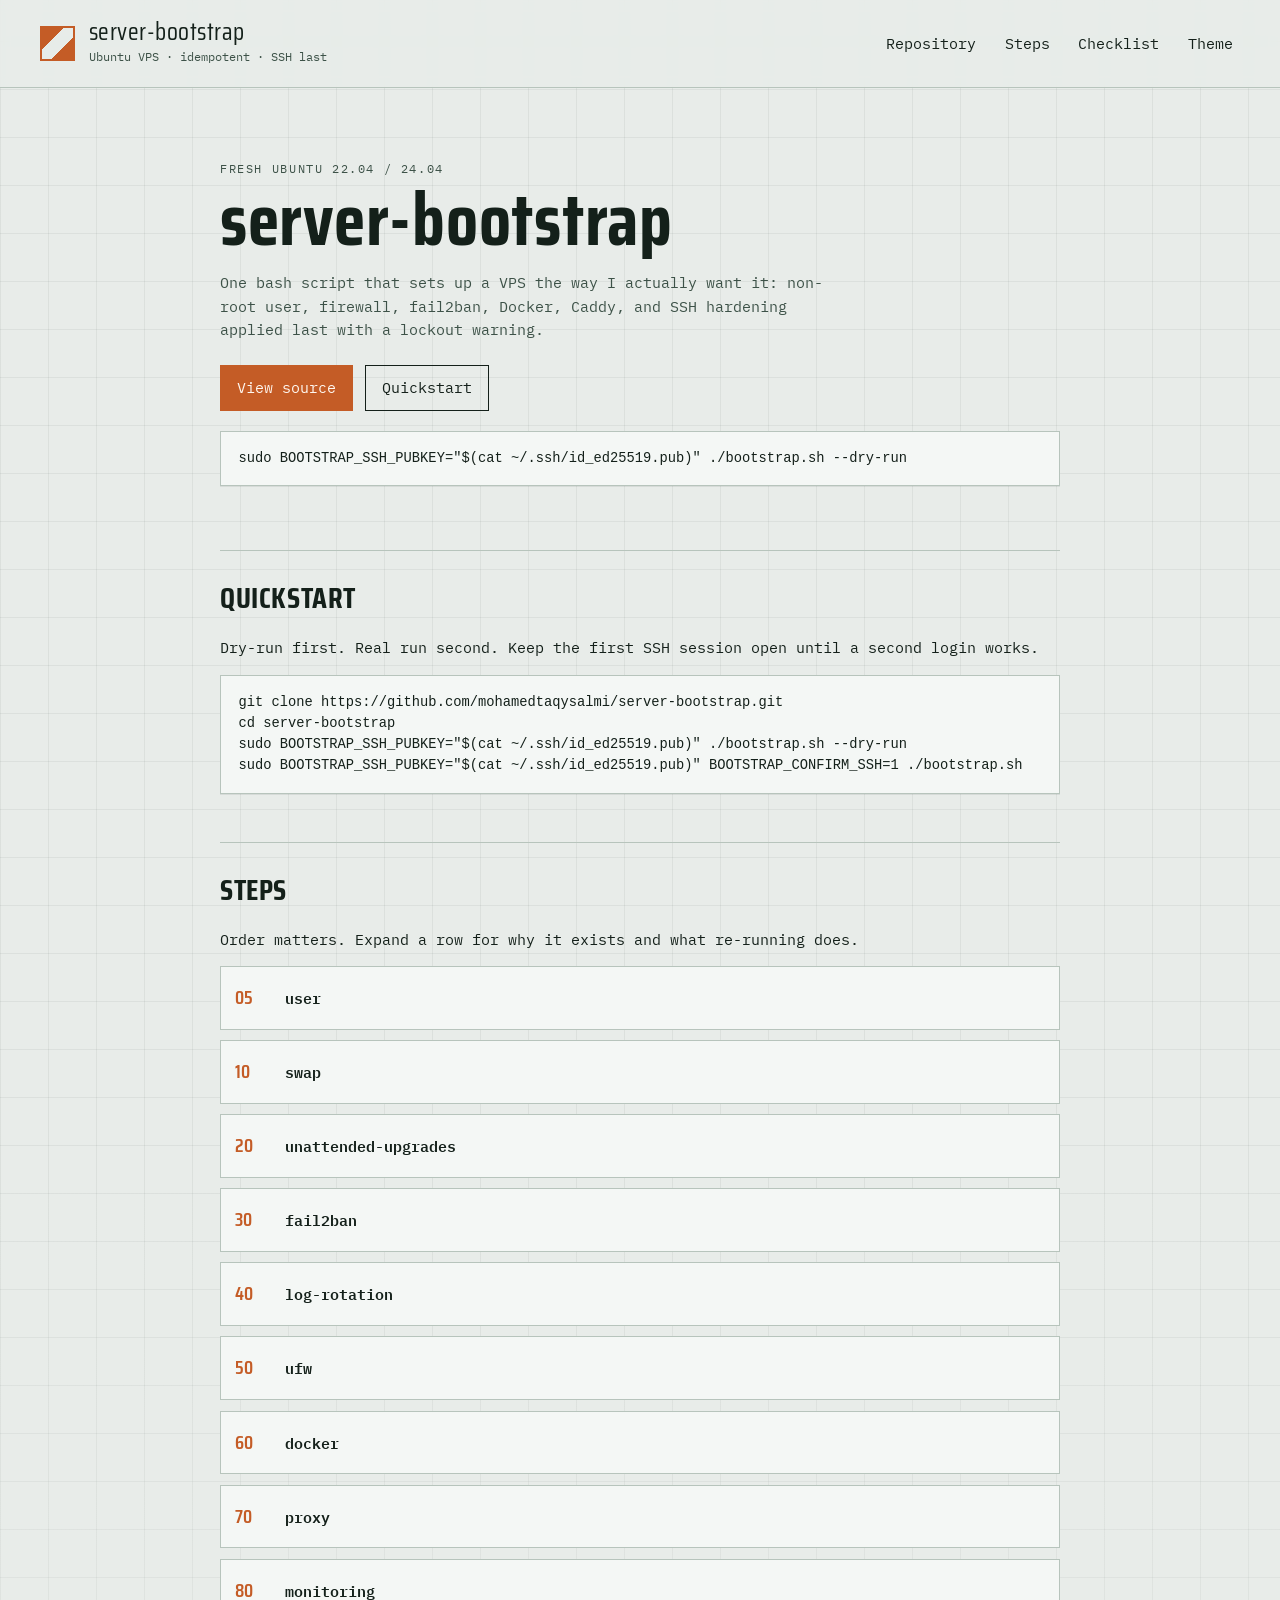
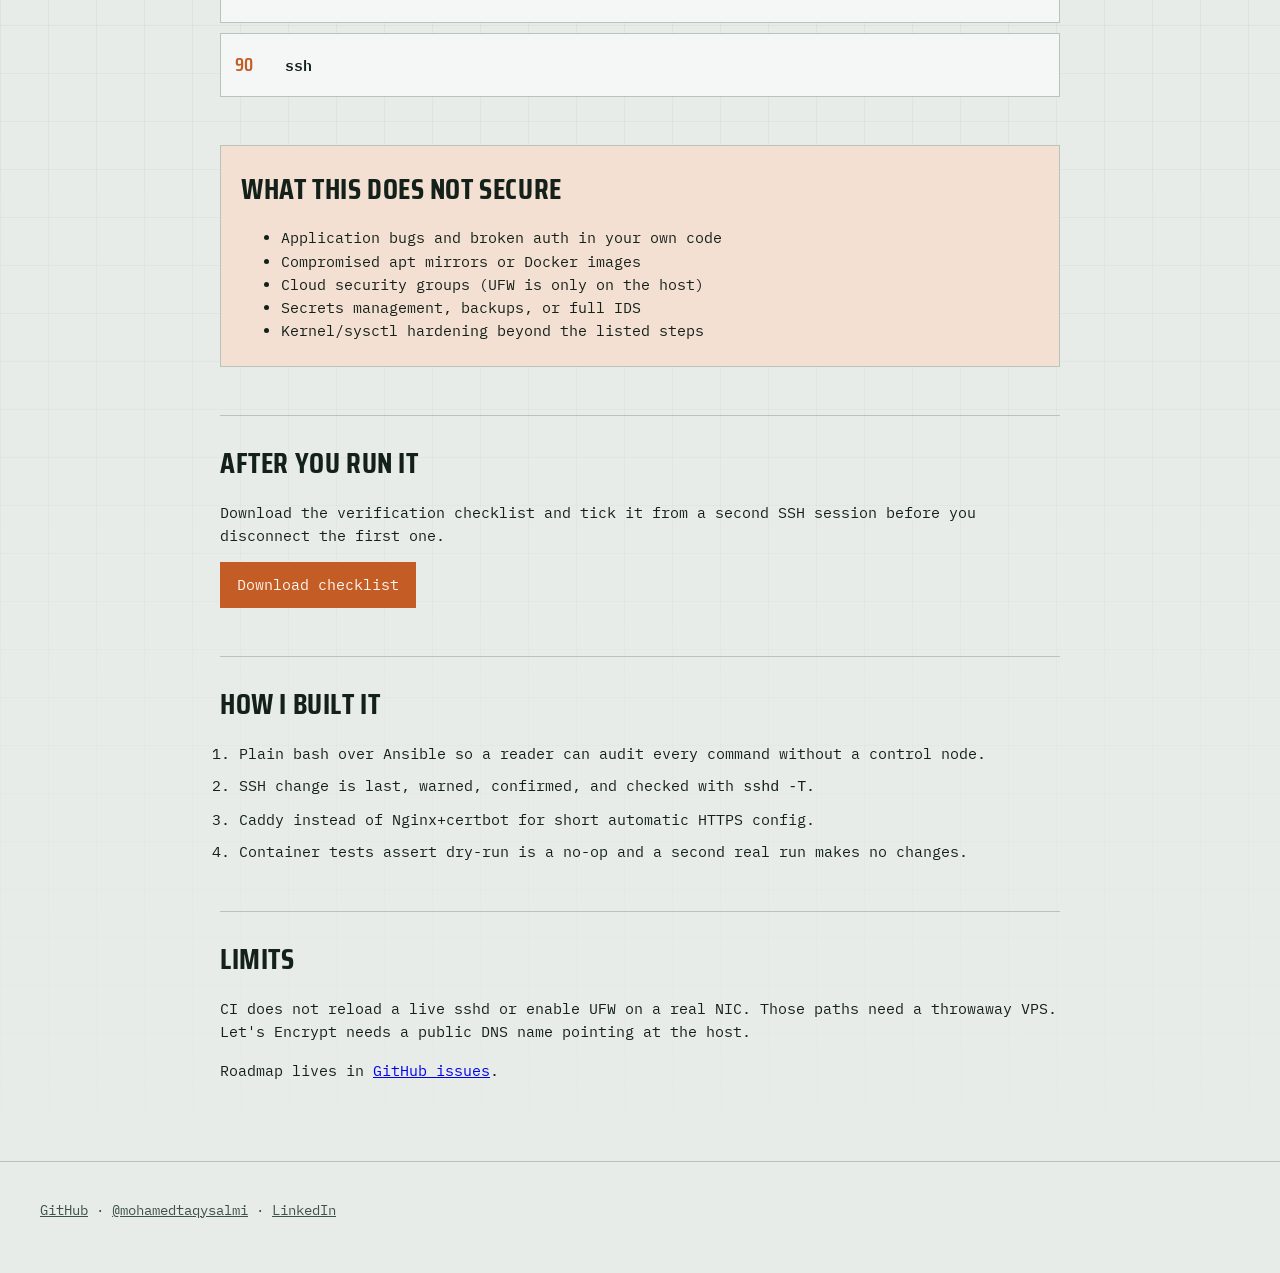
==== site/index.html @ 8e68205e "feat: ship idempotent Ubuntu VPS bootstrap steps Add the step framework (user, swap, upgrades, fail2" ====
<!DOCTYPE html>
<html lang="en">
  <head>
    <meta charset="utf-8" />
    <meta name="viewport" content="width=device-width, initial-scale=1" />
    <title>server-bootstrap — Ubuntu VPS steps</title>
    <meta
      name="description"
      content="Idempotent Ubuntu VPS bootstrap: each step, what it protects against, and a post-run checklist."
    />
    <meta property="og:title" content="server-bootstrap" />
    <meta
      property="og:description"
      content="Idempotent Ubuntu VPS setup. SSH last. Dry-run first."
    />
    <meta property="og:type" content="website" />
    <meta property="og:url" content="https://mohamedtaqysalmi.github.io/server-bootstrap/" />
    <meta name="twitter:card" content="summary" />
    <link rel="preconnect" href="https://fonts.googleapis.com" />
    <link rel="preconnect" href="https://fonts.gstatic.com" crossorigin />
    <link
      href="https://fonts.googleapis.com/css2?family=IBM+Plex+Mono:wght@400;600&family=Saira+Condensed:wght@600;700&display=swap"
      rel="stylesheet"
    />
    <link rel="stylesheet" href="styles.css" />
    <script>
      (() => {
        const stored = localStorage.getItem("sb-theme");
        const preferDark = window.matchMedia("(prefers-color-scheme: dark)").matches;
        document.documentElement.dataset.theme = stored || (preferDark ? "dark" : "light");
      })();
    </script>
  </head>
  <body>
    <a class="skip" href="#main">Skip to content</a>
    <header class="top">
      <div class="brand">
        <span class="mark" aria-hidden="true"></span>
        <div>
          <p class="product">server-bootstrap</p>
          <p class="tag">Ubuntu VPS · idempotent · SSH last</p>
        </div>
      </div>
      <nav aria-label="Primary">
        <a href="https://github.com/mohamedtaqysalmi/server-bootstrap">Repository</a>
        <a href="#steps">Steps</a>
        <a href="#checklist">Checklist</a>
        <button type="button" id="theme-toggle" aria-label="Toggle colour theme">Theme</button>
      </nav>
    </header>

    <main id="main">
      <section class="hero" aria-labelledby="hero-title">
        <p class="eyebrow">Fresh Ubuntu 22.04 / 24.04</p>
        <h1 id="hero-title">server-bootstrap</h1>
        <p class="lede">
          One bash script that sets up a VPS the way I actually want it: non-root user, firewall,
          fail2ban, Docker, Caddy, and SSH hardening applied last with a lockout warning.
        </p>
        <div class="cta">
          <a class="btn primary" href="https://github.com/mohamedtaqysalmi/server-bootstrap">View source</a>
          <a class="btn ghost" href="#quickstart">Quickstart</a>
        </div>
        <pre class="panel" tabindex="0"><code>sudo BOOTSTRAP_SSH_PUBKEY="$(cat ~/.ssh/id_ed25519.pub)" ./bootstrap.sh --dry-run</code></pre>
      </section>

      <section id="quickstart" class="block" aria-labelledby="qs-title">
        <h2 id="qs-title">Quickstart</h2>
        <p>Dry-run first. Real run second. Keep the first SSH session open until a second login works.</p>
        <pre class="panel" tabindex="0"><code>git clone https://github.com/mohamedtaqysalmi/server-bootstrap.git
cd server-bootstrap
sudo BOOTSTRAP_SSH_PUBKEY="$(cat ~/.ssh/id_ed25519.pub)" ./bootstrap.sh --dry-run
sudo BOOTSTRAP_SSH_PUBKEY="$(cat ~/.ssh/id_ed25519.pub)" BOOTSTRAP_CONFIRM_SSH=1 ./bootstrap.sh</code></pre>
      </section>

      <section id="steps" class="block" aria-labelledby="steps-title">
        <h2 id="steps-title">Steps</h2>
        <p>Order matters. Expand a row for why it exists and what re-running does.</p>
        <div id="step-list" class="step-list"></div>
      </section>

      <section id="not-secure" class="block warn-block" aria-labelledby="ns-title">
        <h2 id="ns-title">What this does NOT secure</h2>
        <ul>
          <li>Application bugs and broken auth in your own code</li>
          <li>Compromised apt mirrors or Docker images</li>
          <li>Cloud security groups (UFW is only on the host)</li>
          <li>Secrets management, backups, or full IDS</li>
          <li>Kernel/sysctl hardening beyond the listed steps</li>
        </ul>
      </section>

      <section id="checklist" class="block" aria-labelledby="cl-title">
        <h2 id="cl-title">After you run it</h2>
        <p>
          Download the verification checklist and tick it from a second SSH session before you
          disconnect the first one.
        </p>
        <a class="btn primary" href="checklist.md" download="server-bootstrap-checklist.md">Download checklist</a>
      </section>

      <section class="block" aria-labelledby="built-title">
        <h2 id="built-title">How I built it</h2>
        <ol class="decisions">
          <li>Plain bash over Ansible so a reader can audit every command without a control node.</li>
          <li>SSH change is last, warned, confirmed, and checked with <code>sshd -T</code>.</li>
          <li>Caddy instead of Nginx+certbot for short automatic HTTPS config.</li>
          <li>Container tests assert dry-run is a no-op and a second real run makes no changes.</li>
        </ol>
      </section>

      <section class="block" aria-labelledby="limits-title">
        <h2 id="limits-title">Limits</h2>
        <p>
          CI does not reload a live sshd or enable UFW on a real NIC. Those paths need a throwaway
          VPS. Let's Encrypt needs a public DNS name pointing at the host.
        </p>
        <p>
          Roadmap lives in
          <a href="https://github.com/mohamedtaqysalmi/server-bootstrap/issues">GitHub issues</a>.
        </p>
      </section>
    </main>

    <footer>
      <p>
        <a href="https://github.com/mohamedtaqysalmi/server-bootstrap">GitHub</a>
        ·
        <a href="https://github.com/mohamedtaqysalmi">@mohamedtaqysalmi</a>
        ·
        <a href="https://www.linkedin.com/in/mohamedtaqysalmi">LinkedIn</a>
      </p>
    </footer>
    <script src="app.js"></script>
  </body>
</html>
---- site/styles.css ----
:root {
  --bg: #e8ece9;
  --bg-panel: #f4f7f5;
  --ink: #14201a;
  --muted: #3d5248;
  --line: #b7c4bc;
  --accent: #c45c26;
  --accent-ink: #fff7f0;
  --ok: #1f6b4a;
  --warn-bg: #f3e0d2;
  --hero-grid: rgba(20, 32, 26, 0.06);
  --shadow: 0 1px 0 rgba(20, 32, 26, 0.08);
  --font-display: "Saira Condensed", "Arial Narrow", sans-serif;
  --font-mono: "IBM Plex Mono", ui-monospace, monospace;
}

html[data-theme="dark"] {
  --bg: #0f1612;
  --bg-panel: #162019;
  --ink: #e7f0ea;
  --muted: #9bb0a4;
  --line: #2a3b32;
  --accent: #e0894a;
  --accent-ink: #1a1008;
  --ok: #5dcaa0;
  --warn-bg: #2a1c14;
  --hero-grid: rgba(224, 137, 74, 0.07);
  --shadow: 0 1px 0 rgba(0, 0, 0, 0.35);
}

*,
*::before,
*::after {
  box-sizing: border-box;
}

html {
  color-scheme: light dark;
}

body {
  margin: 0;
  min-height: 100vh;
  font-family: var(--font-mono);
  font-size: 15px;
  line-height: 1.55;
  color: var(--ink);
  background:
    linear-gradient(180deg, transparent 0 40%, var(--bg) 100%),
    repeating-linear-gradient(
      90deg,
      var(--hero-grid) 0 1px,
      transparent 1px 48px
    ),
    repeating-linear-gradient(
      0deg,
      var(--hero-grid) 0 1px,
      transparent 1px 48px
    ),
    var(--bg);
}

.skip {
  position: absolute;
  left: -999px;
  top: 0;
  background: var(--accent);
  color: var(--accent-ink);
  padding: 0.5rem 1rem;
  z-index: 10;
}

.skip:focus {
  left: 0.5rem;
  top: 0.5rem;
}

.top {
  display: flex;
  flex-wrap: wrap;
  justify-content: space-between;
  gap: 1rem;
  align-items: center;
  padding: 1.25rem clamp(1rem, 4vw, 2.5rem);
  border-bottom: 1px solid var(--line);
  background: color-mix(in srgb, var(--bg) 88%, transparent);
  backdrop-filter: blur(6px);
  position: sticky;
  top: 0;
  z-index: 5;
}

.brand {
  display: flex;
  gap: 0.85rem;
  align-items: center;
}

.mark {
  width: 2.2rem;
  height: 2.2rem;
  border: 2px solid var(--accent);
  background:
    linear-gradient(135deg, var(--accent) 0 35%, transparent 35% 65%, var(--accent) 65%);
}

.product {
  margin: 0;
  font-family: var(--font-display);
  font-size: 1.55rem;
  letter-spacing: 0.02em;
  line-height: 1;
  text-transform: lowercase;
}

.tag {
  margin: 0.15rem 0 0;
  color: var(--muted);
  font-size: 0.78rem;
}

nav {
  display: flex;
  flex-wrap: wrap;
  gap: 0.85rem;
  align-items: center;
}

nav a,
nav button {
  font: inherit;
  color: var(--ink);
  background: transparent;
  border: 1px solid transparent;
  text-decoration: none;
  cursor: pointer;
  padding: 0.25rem 0.4rem;
}

nav a:hover,
nav a:focus-visible,
nav button:hover,
nav button:focus-visible {
  border-color: var(--line);
  outline: none;
}

main {
  width: min(920px, 100%);
  margin: 0 auto;
  padding: 2rem clamp(1rem, 4vw, 2.5rem) 4rem;
}

.hero {
  padding: 2.5rem 0 1rem;
  animation: rise 0.7s ease both;
}

.eyebrow {
  margin: 0 0 0.5rem;
  text-transform: uppercase;
  letter-spacing: 0.14em;
  font-size: 0.72rem;
  color: var(--muted);
}

h1 {
  margin: 0;
  font-family: var(--font-display);
  font-size: clamp(2.8rem, 9vw, 4.6rem);
  line-height: 0.95;
  letter-spacing: 0.01em;
  text-transform: lowercase;
}

.lede {
  max-width: 38rem;
  color: var(--muted);
  margin: 1rem 0 1.5rem;
}

.cta {
  display: flex;
  flex-wrap: wrap;
  gap: 0.75rem;
  margin-bottom: 1.25rem;
}

.btn {
  display: inline-block;
  padding: 0.65rem 1rem;
  border: 1px solid var(--ink);
  text-decoration: none;
  color: var(--ink);
  font: inherit;
}

.btn.primary {
  background: var(--accent);
  border-color: var(--accent);
  color: var(--accent-ink);
}

.btn.ghost:hover,
.btn.primary:hover {
  filter: brightness(1.05);
}

.panel {
  margin: 0;
  padding: 1rem 1.1rem;
  background: var(--bg-panel);
  border: 1px solid var(--line);
  box-shadow: var(--shadow);
  overflow-x: auto;
  font-size: 0.86rem;
  animation: rise 0.8s ease 0.08s both;
}

.block {
  margin-top: 3rem;
  padding-top: 1.5rem;
  border-top: 1px solid var(--line);
  animation: rise 0.6s ease both;
}

h2 {
  margin: 0 0 0.75rem;
  font-family: var(--font-display);
  font-size: 1.85rem;
  letter-spacing: 0.02em;
  text-transform: uppercase;
}

.warn-block {
  background: var(--warn-bg);
  border: 1px solid var(--line);
  padding: 1.25rem 1.25rem 0.5rem;
}

.warn-block h2 {
  margin-top: 0;
}

.step-list {
  display: grid;
  gap: 0.65rem;
}

details.step {
  border: 1px solid var(--line);
  background: var(--bg-panel);
  padding: 0.35rem 0.85rem;
}

details.step summary {
  cursor: pointer;
  list-style: none;
  display: grid;
  grid-template-columns: 2.4rem 1fr;
  gap: 0.75rem;
  align-items: baseline;
  padding: 0.65rem 0;
  font-weight: 600;
}

details.step summary::-webkit-details-marker {
  display: none;
}

details.step .idx {
  color: var(--accent);
  font-family: var(--font-display);
  font-size: 1.2rem;
}

details.step .why {
  margin: 0 0 0.85rem 3.15rem;
  color: var(--muted);
}

details.step[open] {
  border-color: color-mix(in srgb, var(--accent) 55%, var(--line));
}

.decisions {
  padding-left: 1.2rem;
}

.decisions li {
  margin-bottom: 0.55rem;
}

footer {
  border-top: 1px solid var(--line);
  padding: 1.5rem clamp(1rem, 4vw, 2.5rem) 2.5rem;
  color: var(--muted);
  font-size: 0.85rem;
}

footer a {
  color: inherit;
}

@keyframes rise {
  from {
    opacity: 0;
    transform: translateY(10px);
  }
  to {
    opacity: 1;
    transform: none;
  }
}

@media (max-width: 520px) {
  details.step .why {
    margin-left: 0;
  }

  details.step summary {
    grid-template-columns: 2rem 1fr;
  }
}

@media (prefers-reduced-motion: reduce) {
  *,
  *::before,
  *::after {
    animation: none !important;
    transition: none !important;
  }
}
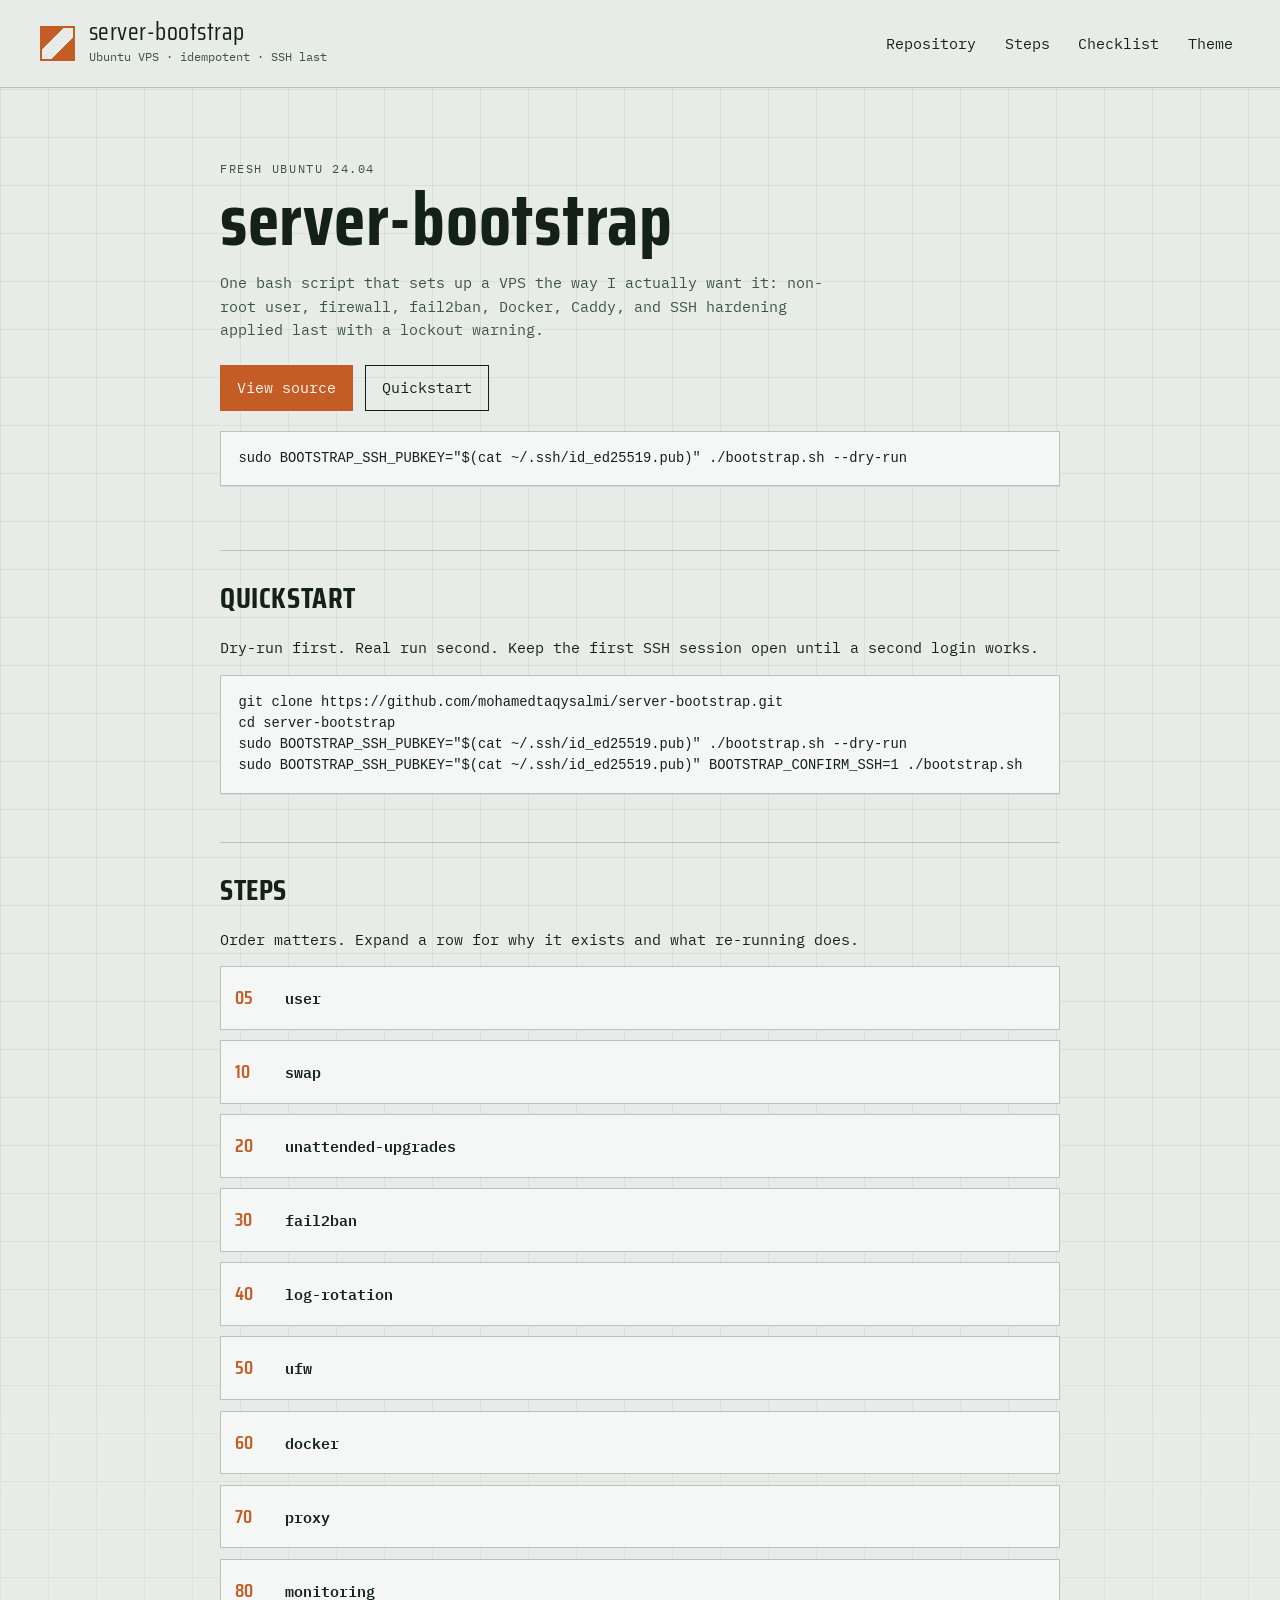
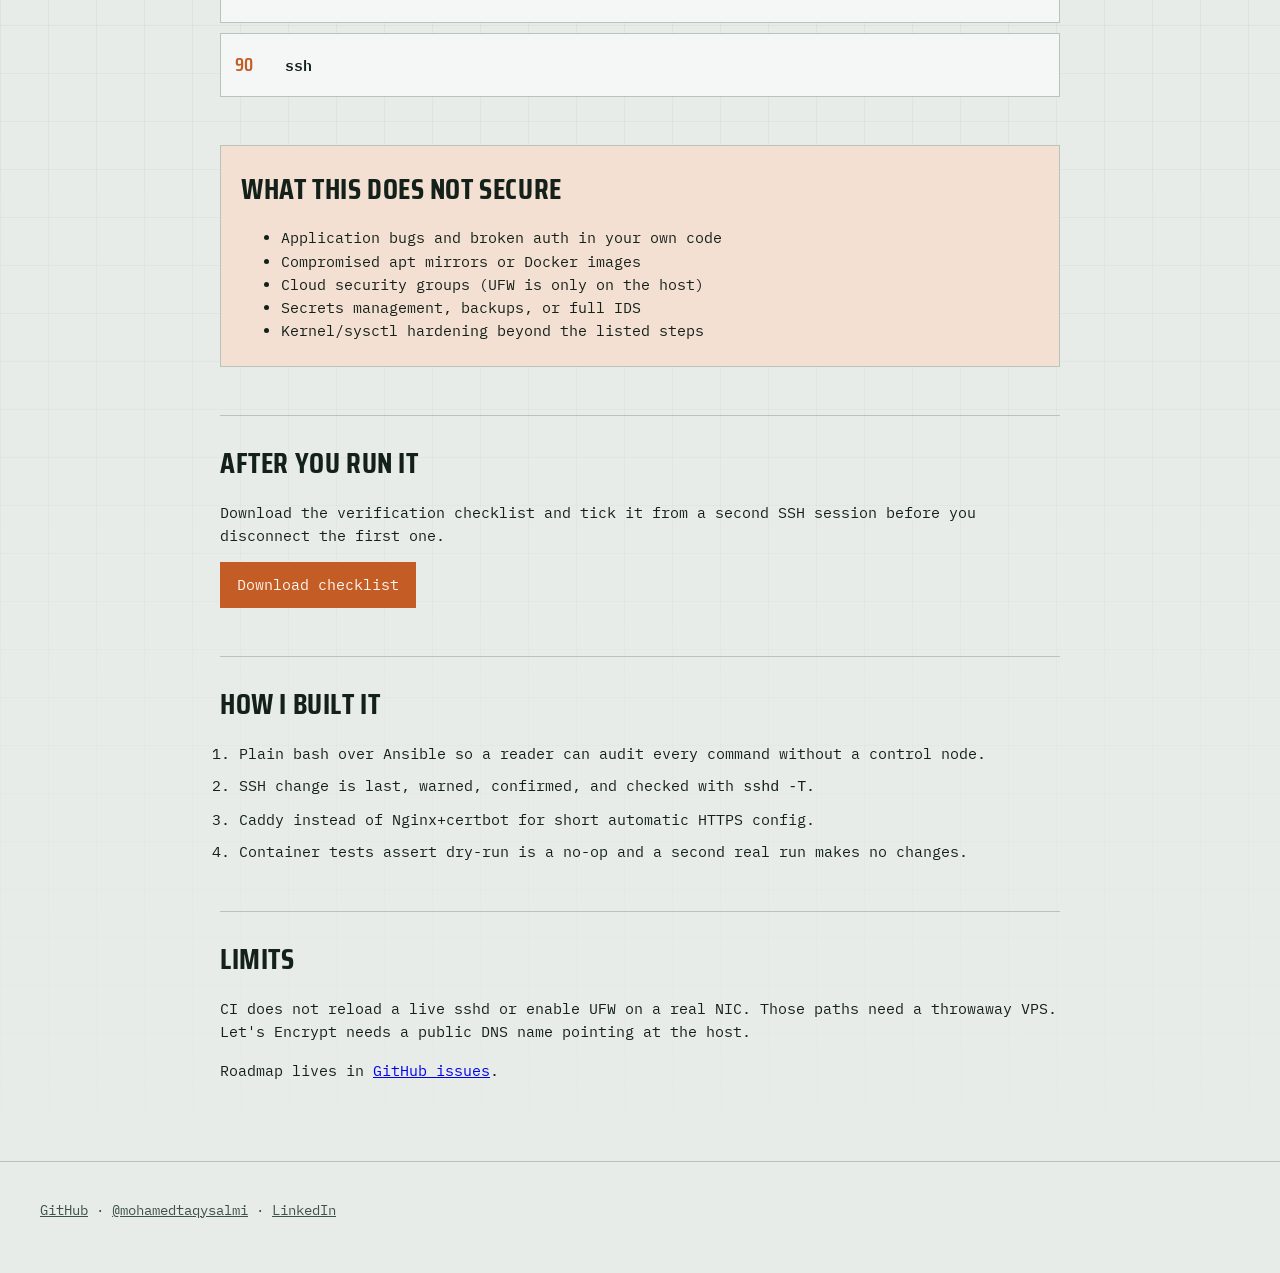
==== commit f9998338: "fix: support Ubuntu 24.04 only and record real test results Caddy is not packaged for 22.04, so the " ====
--- a/site/index.html
+++ b/site/index.html
@@ -51,7 +51,7 @@
 
     <main id="main">
       <section class="hero" aria-labelledby="hero-title">
-        <p class="eyebrow">Fresh Ubuntu 22.04 / 24.04</p>
+        <p class="eyebrow">Fresh Ubuntu 24.04</p>
         <h1 id="hero-title">server-bootstrap</h1>
         <p class="lede">
           One bash script that sets up a VPS the way I actually want it: non-root user, firewall,
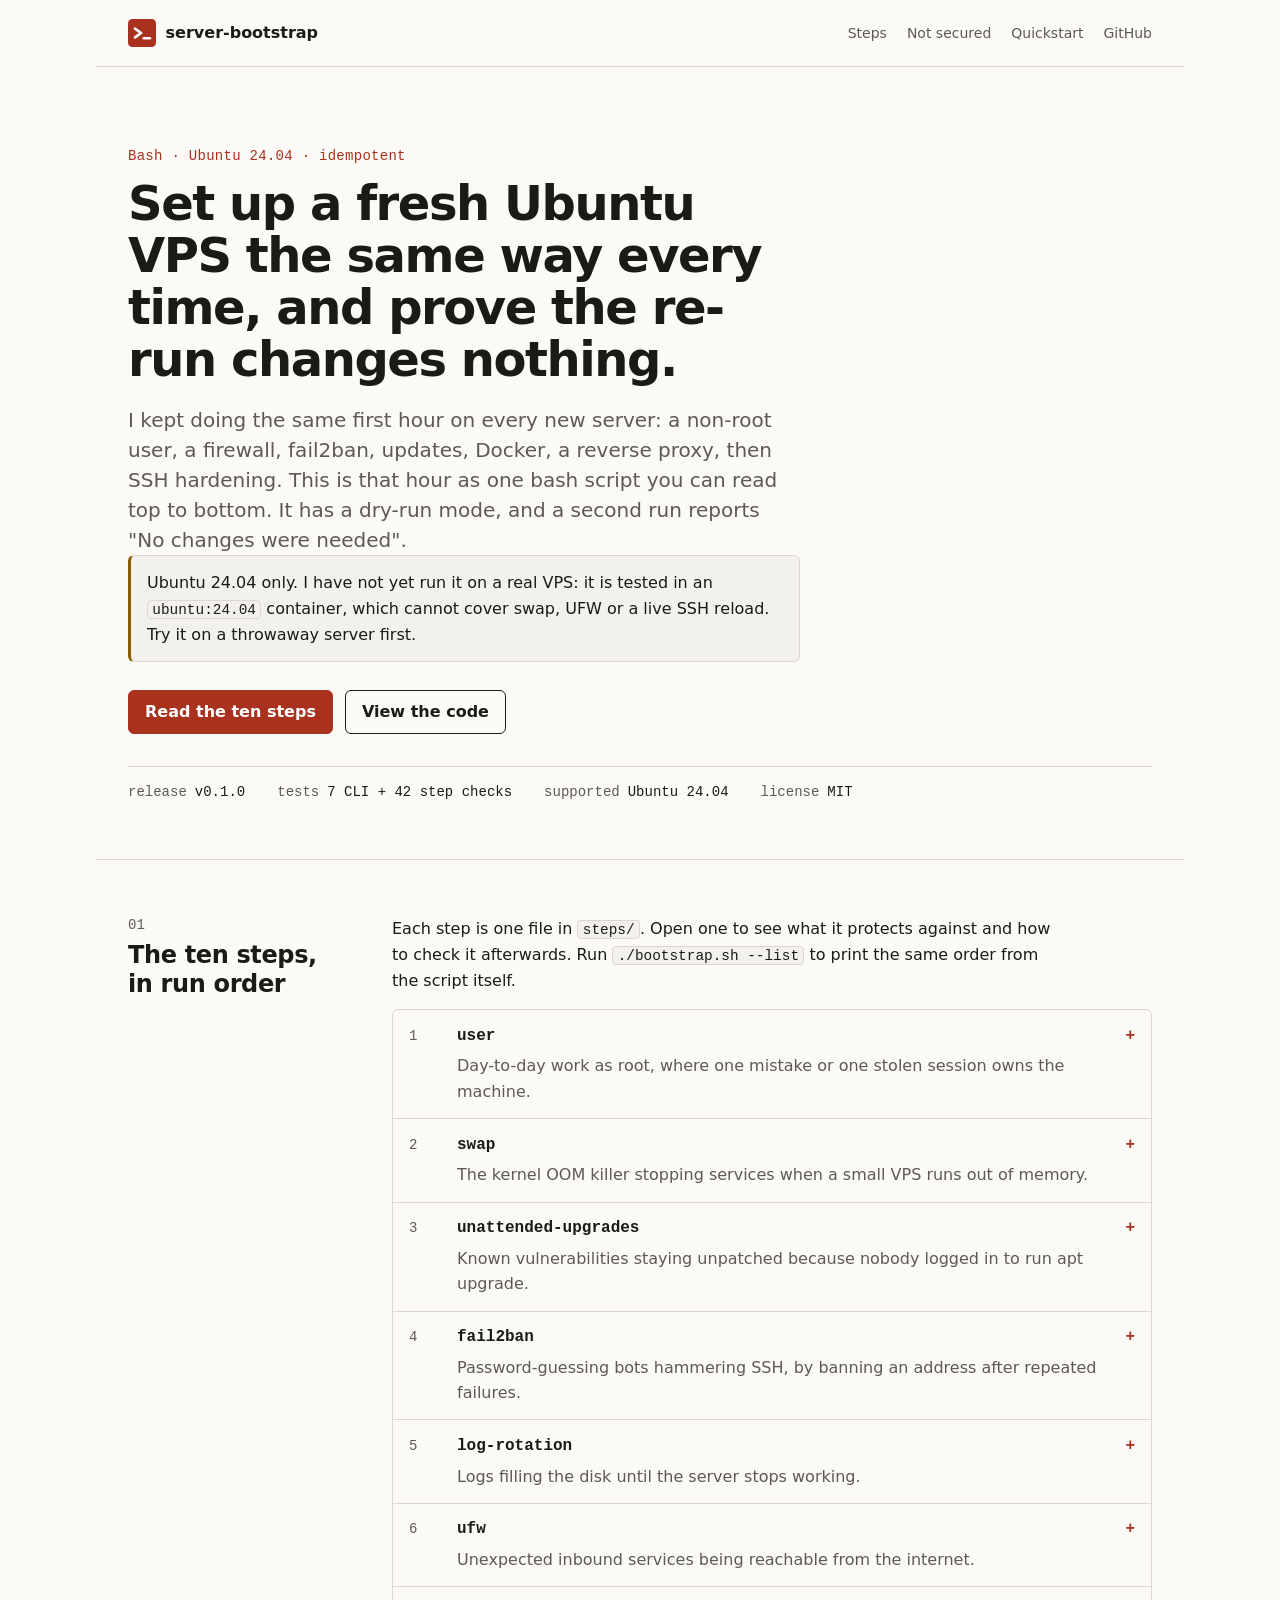
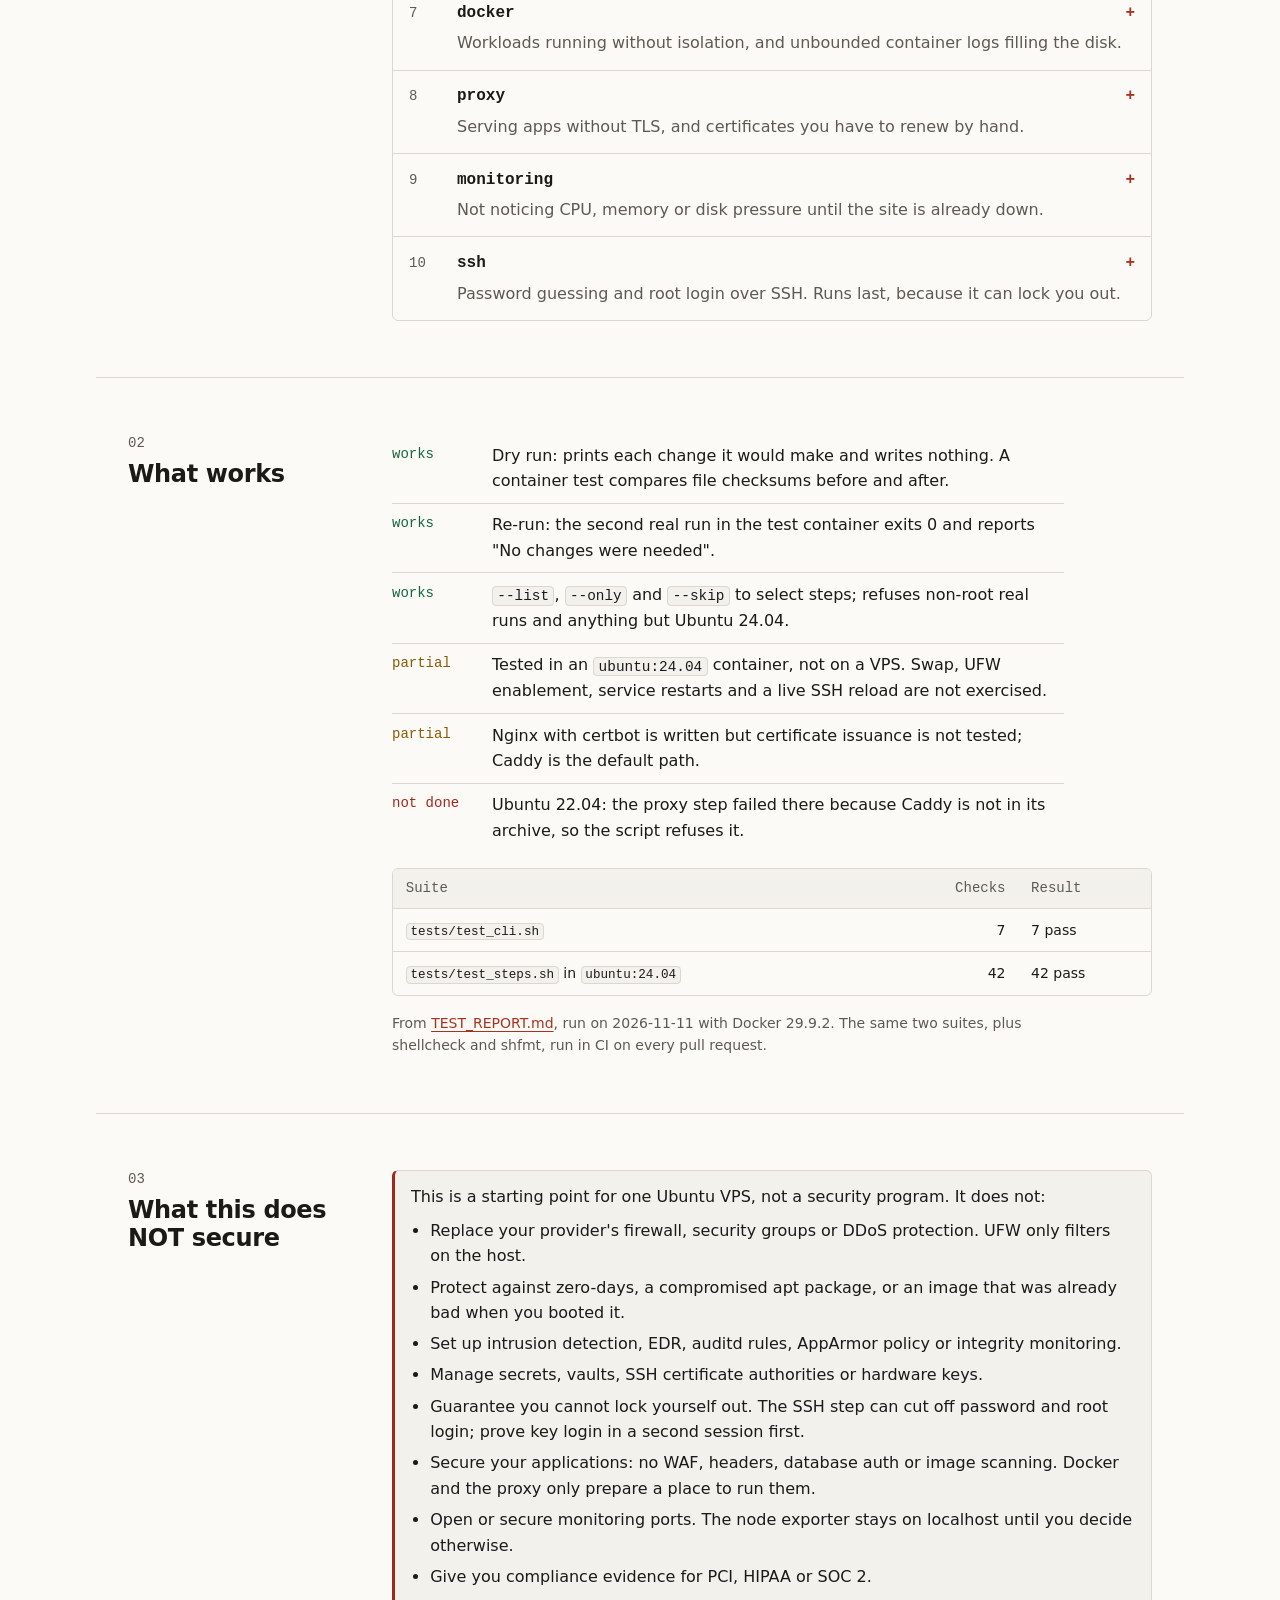
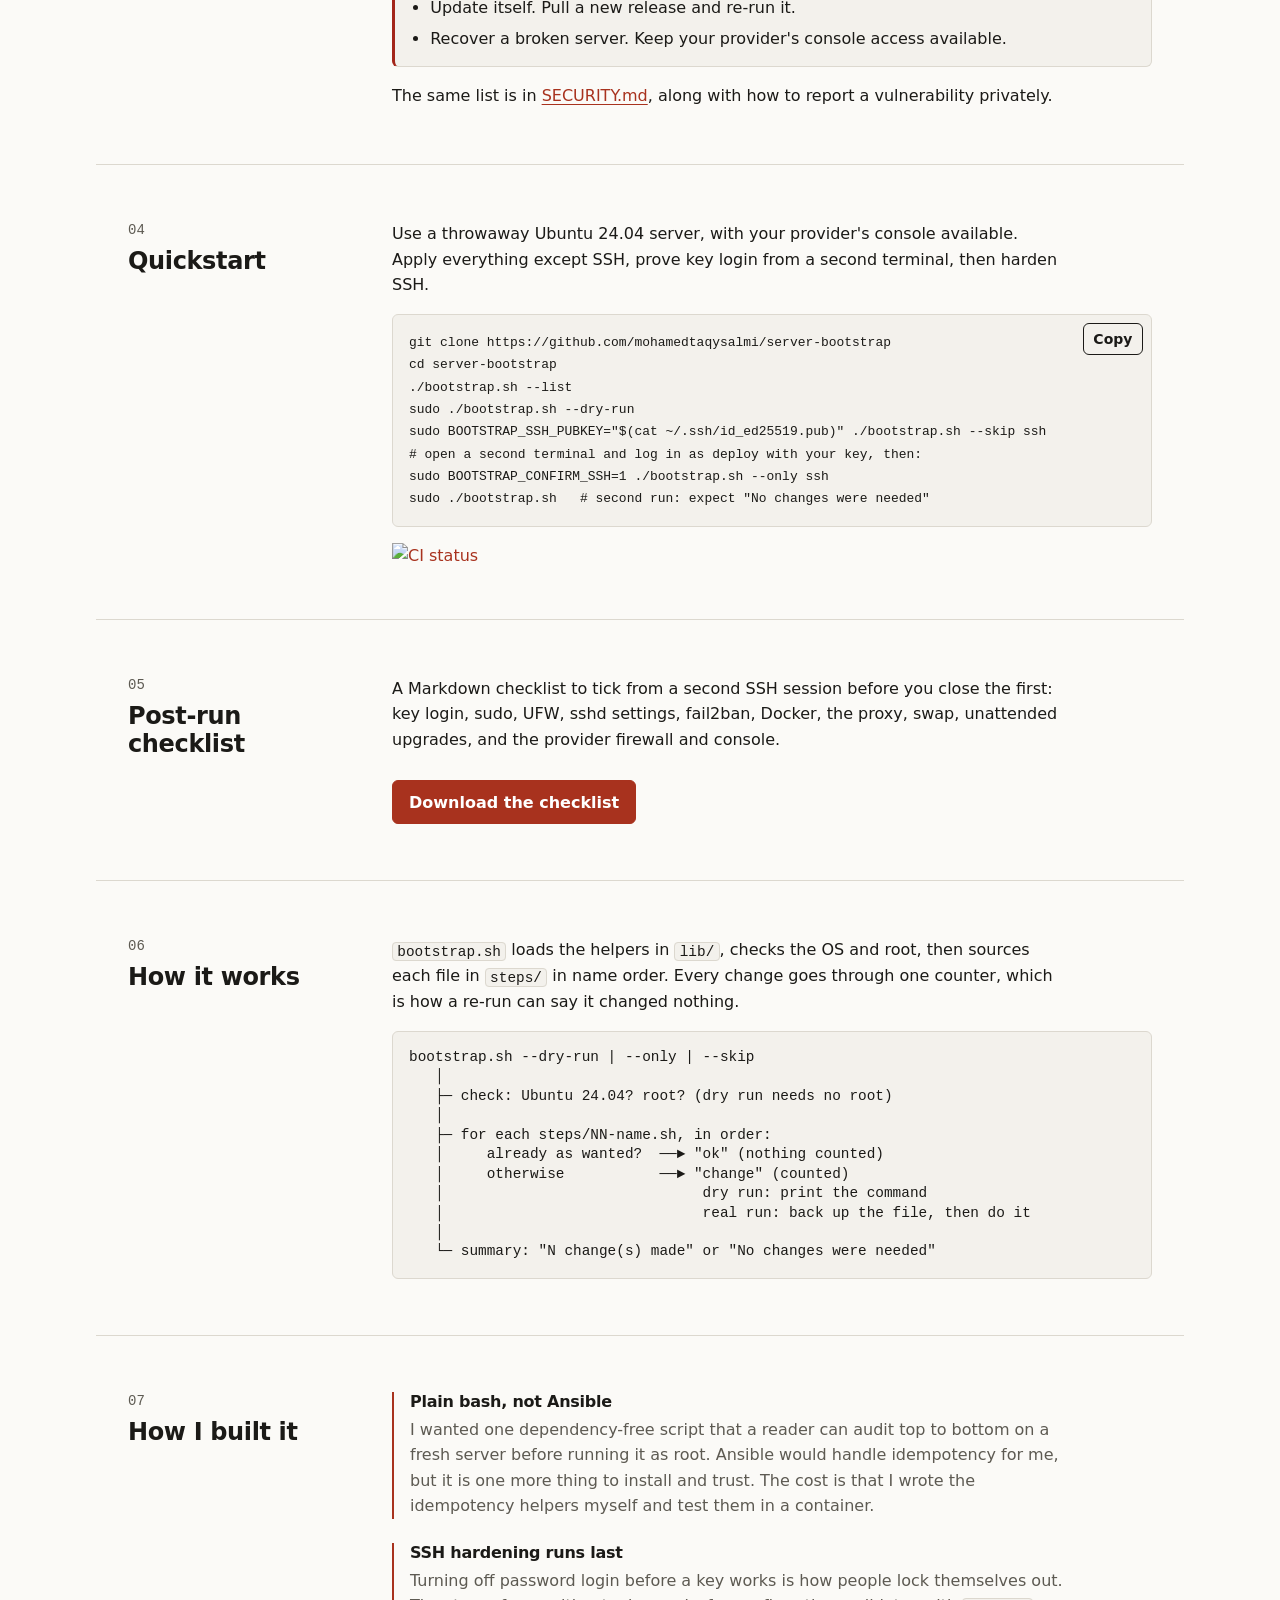
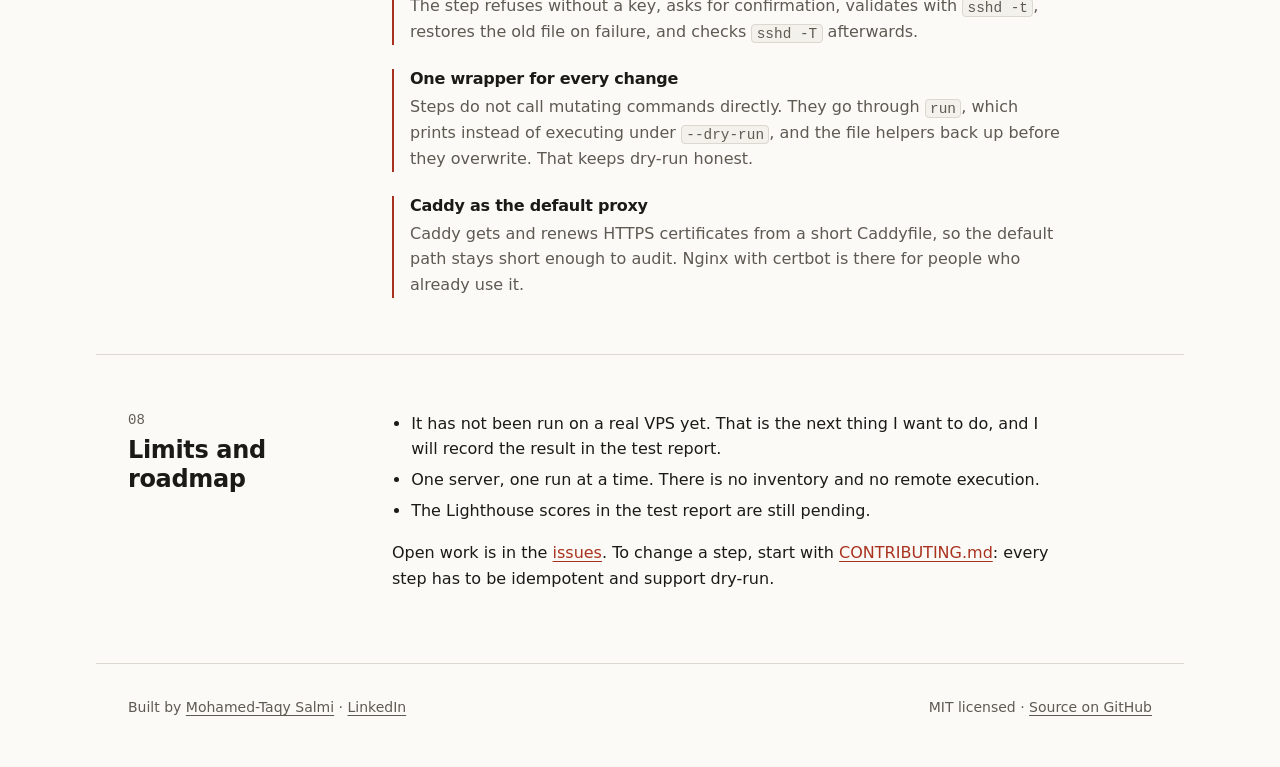
==== commit 933d0c38: "feat: rebuild the Pages site on the shared style" ====
--- a/site/index.html
+++ b/site/index.html
@@ -1,136 +1,549 @@
-<!DOCTYPE html>
+<!doctype html>
 <html lang="en">
   <head>
     <meta charset="utf-8" />
     <meta name="viewport" content="width=device-width, initial-scale=1" />
-    <title>server-bootstrap — Ubuntu VPS steps</title>
+    <title>server-bootstrap: re-runnable setup for a fresh Ubuntu 24.04 VPS</title>
     <meta
       name="description"
-      content="Idempotent Ubuntu VPS bootstrap: each step, what it protects against, and a post-run checklist."
+      content="A plain bash script that sets up a fresh Ubuntu 24.04 VPS in ten steps, with a dry-run mode, a second run that reports no changes, and SSH hardening applied last."
     />
     <meta property="og:title" content="server-bootstrap" />
     <meta
       property="og:description"
-      content="Idempotent Ubuntu VPS setup. SSH last. Dry-run first."
+      content="Idempotent, re-runnable setup for a fresh Ubuntu 24.04 VPS, with a dry-run mode and every step explained."
     />
     <meta property="og:type" content="website" />
     <meta property="og:url" content="https://mohamedtaqysalmi.github.io/server-bootstrap/" />
-    <meta name="twitter:card" content="summary" />
-    <link rel="preconnect" href="https://fonts.googleapis.com" />
-    <link rel="preconnect" href="https://fonts.gstatic.com" crossorigin />
-    <link
-      href="https://fonts.googleapis.com/css2?family=IBM+Plex+Mono:wght@400;600&family=Saira+Condensed:wght@600;700&display=swap"
-      rel="stylesheet"
+    <meta property="og:image" content="https://mohamedtaqysalmi.github.io/server-bootstrap/og.svg" />
+    <meta name="twitter:card" content="summary_large_image" />
+    <meta name="twitter:title" content="server-bootstrap" />
+    <meta
+      name="twitter:description"
+      content="Idempotent, re-runnable setup for a fresh Ubuntu 24.04 VPS, with a dry-run mode and every step explained."
     />
-    <link rel="stylesheet" href="styles.css" />
-    <script>
-      (() => {
-        const stored = localStorage.getItem("sb-theme");
-        const preferDark = window.matchMedia("(prefers-color-scheme: dark)").matches;
-        document.documentElement.dataset.theme = stored || (preferDark ? "dark" : "light");
-      })();
-    </script>
+    <meta name="twitter:image" content="https://mohamedtaqysalmi.github.io/server-bootstrap/og.svg" />
+    <link rel="icon" href="favicon.svg" type="image/svg+xml" />
+    <link rel="stylesheet" href="base.css" />
+    <link rel="stylesheet" href="page.css" />
   </head>
   <body>
-    <a class="skip" href="#main">Skip to content</a>
-    <header class="top">
-      <div class="brand">
-        <span class="mark" aria-hidden="true"></span>
-        <div>
-          <p class="product">server-bootstrap</p>
-          <p class="tag">Ubuntu VPS · idempotent · SSH last</p>
-        </div>
-      </div>
-      <nav aria-label="Primary">
-        <a href="https://github.com/mohamedtaqysalmi/server-bootstrap">Repository</a>
+    <a class="skip-link" href="#steps">Skip to the steps</a>
+
+    <header class="wrap site-header">
+      <a class="brand" href="./">
+        <img src="favicon.svg" alt="" width="28" height="28" />
+        server-bootstrap
+      </a>
+      <nav class="site-nav" aria-label="Primary">
         <a href="#steps">Steps</a>
-        <a href="#checklist">Checklist</a>
-        <button type="button" id="theme-toggle" aria-label="Toggle colour theme">Theme</button>
+        <a href="#not-secured">Not secured</a>
+        <a href="#quickstart">Quickstart</a>
+        <a href="https://github.com/mohamedtaqysalmi/server-bootstrap">GitHub</a>
       </nav>
     </header>
 
-    <main id="main">
-      <section class="hero" aria-labelledby="hero-title">
-        <p class="eyebrow">Fresh Ubuntu 24.04</p>
-        <h1 id="hero-title">server-bootstrap</h1>
+    <main>
+      <section class="wrap hero">
+        <p class="eyebrow">Bash · Ubuntu 24.04 · idempotent</p>
+        <h1>Set up a fresh Ubuntu VPS the same way every time, and prove the re-run changes nothing.</h1>
         <p class="lede">
-          One bash script that sets up a VPS the way I actually want it: non-root user, firewall,
-          fail2ban, Docker, Caddy, and SSH hardening applied last with a lockout warning.
+          I kept doing the same first hour on every new server: a non-root user, a firewall,
+          fail2ban, updates, Docker, a reverse proxy, then SSH hardening. This is that hour as one
+          bash script you can read top to bottom. It has a dry-run mode, and a second run reports
+          "No changes were needed".
         </p>
-        <div class="cta">
-          <a class="btn primary" href="https://github.com/mohamedtaqysalmi/server-bootstrap">View source</a>
-          <a class="btn ghost" href="#quickstart">Quickstart</a>
-        </div>
-        <pre class="panel" tabindex="0"><code>sudo BOOTSTRAP_SSH_PUBKEY="$(cat ~/.ssh/id_ed25519.pub)" ./bootstrap.sh --dry-run</code></pre>
-      </section>
-
-      <section id="quickstart" class="block" aria-labelledby="qs-title">
-        <h2 id="qs-title">Quickstart</h2>
-        <p>Dry-run first. Real run second. Keep the first SSH session open until a second login works.</p>
-        <pre class="panel" tabindex="0"><code>git clone https://github.com/mohamedtaqysalmi/server-bootstrap.git
+        <p class="callout">
+          Ubuntu 24.04 only. I have not yet run it on a real VPS: it is tested in an
+          <code>ubuntu:24.04</code> container, which cannot cover swap, UFW or a live SSH reload.
+          Try it on a throwaway server first.
+        </p>
+        <div class="actions">
+          <a class="btn btn-primary" href="#steps">Read the ten steps</a>
+          <a class="btn" href="https://github.com/mohamedtaqysalmi/server-bootstrap">View the code</a>
+        </div>
+        <dl class="facts">
+          <div>
+            <dt>release</dt>
+            <dd>v0.1.0</dd>
+          </div>
+          <div>
+            <dt>tests</dt>
+            <dd>7 CLI + 42 step checks</dd>
+          </div>
+          <div>
+            <dt>supported</dt>
+            <dd>Ubuntu 24.04</dd>
+          </div>
+          <div>
+            <dt>license</dt>
+            <dd>MIT</dd>
+          </div>
+        </dl>
+      </section>
+
+      <section class="wrap section" id="steps" aria-labelledby="steps-title">
+        <div class="section-head">
+          <span class="section-label">01</span>
+          <h2 id="steps-title">The ten steps, in run order</h2>
+        </div>
+        <div class="section-body flow">
+          <p>
+            Each step is one file in <code>steps/</code>. Open one to see what it protects against
+            and how to check it afterwards. Run <code>./bootstrap.sh --list</code> to print the
+            same order from the script itself.
+          </p>
+          <div class="steps">
+            <details class="step">
+              <summary>
+                <span class="idx">1</span>
+                <span class="name">user</span>
+                <span class="protects">Day-to-day work as root, where one mistake or one stolen session owns the machine.</span>
+              </summary>
+              <div class="step-body">
+                <p>
+                  Creates a non-root account (<code>deploy</code> by default, set
+                  <code>BOOTSTRAP_USER</code>), adds it to <code>sudo</code>, and installs your
+                  public key. File: <code>steps/05-user.sh</code>.
+                </p>
+                <h3>Verify</h3>
+                <pre><code>id deploy
+sudo ls -l /home/deploy/.ssh/authorized_keys</code></pre>
+                <p class="hint">
+                  Expect <code>sudo</code> in the groups and a key file with mode <code>-rw-------</code>.
+                </p>
+              </div>
+            </details>
+
+            <details class="step">
+              <summary>
+                <span class="idx">2</span>
+                <span class="name">swap</span>
+                <span class="protects">The kernel OOM killer stopping services when a small VPS runs out of memory.</span>
+              </summary>
+              <div class="step-body">
+                <p>
+                  Creates a 2 GiB swap file (<code>SWAP_SIZE</code>, <code>SWAP_FILE</code>) and
+                  adds it to <code>/etc/fstab</code>. It leaves existing swap alone and checks
+                  free disk first. File: <code>steps/10-swap.sh</code>.
+                </p>
+                <h3>Verify</h3>
+                <pre><code>swapon --show
+grep swapfile /etc/fstab</code></pre>
+                <p class="hint">
+                  Not covered by the container tests: containers skip this step, so the real
+                  creation path is untested.
+                </p>
+              </div>
+            </details>
+
+            <details class="step">
+              <summary>
+                <span class="idx">3</span>
+                <span class="name">unattended-upgrades</span>
+                <span class="protects">Known vulnerabilities staying unpatched because nobody logged in to run apt upgrade.</span>
+              </summary>
+              <div class="step-body">
+                <p>
+                  Installs the package and enables daily updates. Automatic reboot is off on
+                  purpose: a kernel update only applies after a reboot, and when that happens is
+                  your call. File: <code>steps/20-unattended-upgrades.sh</code>.
+                </p>
+                <h3>Verify</h3>
+                <pre><code>cat /etc/apt/apt.conf.d/20auto-upgrades
+systemctl list-timers 'apt-daily*'</code></pre>
+              </div>
+            </details>
+
+            <details class="step">
+              <summary>
+                <span class="idx">4</span>
+                <span class="name">fail2ban</span>
+                <span class="protects">Password-guessing bots hammering SSH, by banning an address after repeated failures.</span>
+              </summary>
+              <div class="step-body">
+                <p>
+                  Installs fail2ban and writes a drop-in jail: ban for one hour after five
+                  failures in ten minutes, reading the systemd journal. The config is checked with
+                  <code>fail2ban-client -t</code> before the service is touched. File:
+                  <code>steps/30-fail2ban.sh</code>.
+                </p>
+                <h3>Verify</h3>
+                <pre><code>sudo fail2ban-client status sshd</code></pre>
+              </div>
+            </details>
+
+            <details class="step">
+              <summary>
+                <span class="idx">5</span>
+                <span class="name">log-rotation</span>
+                <span class="protects">Logs filling the disk until the server stops working.</span>
+              </summary>
+              <div class="step-body">
+                <p>
+                  Installs logrotate and caps the systemd journal at 500 MB and one month. Ubuntu
+                  already rotates files in <code>/var/log</code>. File:
+                  <code>steps/40-log-rotation.sh</code>.
+                </p>
+                <h3>Verify</h3>
+                <pre><code>cat /etc/systemd/journald.conf.d/50-server-bootstrap.conf
+journalctl --disk-usage
+logrotate --debug /etc/logrotate.conf</code></pre>
+              </div>
+            </details>
+
+            <details class="step">
+              <summary>
+                <span class="idx">6</span>
+                <span class="name">ufw</span>
+                <span class="protects">Unexpected inbound services being reachable from the internet.</span>
+              </summary>
+              <div class="step-body">
+                <p>
+                  Default-deny inbound, then allows SSH, 80 and 443, then enables the firewall.
+                  SSH is allowed before the firewall turns on. File: <code>steps/50-ufw.sh</code>.
+                </p>
+                <h3>Verify</h3>
+                <pre><code>sudo ufw status verbose</code></pre>
+                <p class="hint">
+                  Expect <code>Status: active</code> and default deny (incoming). Not covered by
+                  the container tests: containers skip this step.
+                </p>
+              </div>
+            </details>
+
+            <details class="step">
+              <summary>
+                <span class="idx">7</span>
+                <span class="name">docker</span>
+                <span class="protects">Workloads running without isolation, and unbounded container logs filling the disk.</span>
+              </summary>
+              <div class="step-body">
+                <p>
+                  Installs Ubuntu's own <code>docker.io</code> and compose packages, so there is
+                  no third-party apt source to audit. Caps each container log at 10 MB times
+                  three files, and adds the bootstrap user to the <code>docker</code> group. File:
+                  <code>steps/60-docker.sh</code>.
+                </p>
+                <h3>Verify</h3>
+                <pre><code>cat /etc/docker/daemon.json
+docker info | grep -i 'logging driver'</code></pre>
+                <p class="hint">Run <code>docker info</code> after logging in again, so the group change applies.</p>
+              </div>
+            </details>
+
+            <details class="step">
+              <summary>
+                <span class="idx">8</span>
+                <span class="name">proxy</span>
+                <span class="protects">Serving apps without TLS, and certificates you have to renew by hand.</span>
+              </summary>
+              <div class="step-body">
+                <p>
+                  Installs Caddy (default) or Nginx with certbot (<code>BOOTSTRAP_PROXY</code>),
+                  or nothing with <code>none</code>. With <code>BOOTSTRAP_DOMAIN</code> set it
+                  proxies to <code>BOOTSTRAP_PROXY_UPSTREAM</code> over HTTPS. Without a domain it
+                  writes a port 80 placeholder. File: <code>steps/70-proxy.sh</code>.
+                </p>
+                <h3>Verify</h3>
+                <pre><code>caddy validate --config /etc/caddy/Caddyfile
+curl -I http://127.0.0.1</code></pre>
+                <p class="hint">
+                  With Nginx use <code>nginx -t</code>. Certificate issuance needs a public DNS
+                  name and is not tested in CI.
+                </p>
+              </div>
+            </details>
+
+            <details class="step">
+              <summary>
+                <span class="idx">9</span>
+                <span class="name">monitoring</span>
+                <span class="protects">Not noticing CPU, memory or disk pressure until the site is already down.</span>
+              </summary>
+              <div class="step-body">
+                <p>
+                  Optional, off unless <code>ENABLE_MONITORING=1</code>. Installs Ubuntu's
+                  <code>prometheus-node-exporter</code> on its localhost default. It opens no
+                  firewall port. File: <code>steps/80-monitoring.sh</code>.
+                </p>
+                <h3>Verify</h3>
+                <pre><code>curl -s http://127.0.0.1:9100/metrics | head</code></pre>
+              </div>
+            </details>
+
+            <details class="step">
+              <summary>
+                <span class="idx">10</span>
+                <span class="name">ssh</span>
+                <span class="protects">Password guessing and root login over SSH. Runs last, because it can lock you out.</span>
+              </summary>
+              <div class="step-body">
+                <p>
+                  Writes a drop-in that turns off root login and password auth. It prints a
+                  lockout warning, refuses if the bootstrap user has no key, and needs
+                  <code>BOOTSTRAP_CONFIRM_SSH=1</code> when not run interactively. It checks the
+                  file with <code>sshd -t</code>, restores the old one if that fails, then
+                  confirms the live settings with <code>sshd -T</code>. File:
+                  <code>steps/90-ssh.sh</code>.
+                </p>
+                <h3>Verify</h3>
+                <pre><code>sudo sshd -T | grep -E 'permitrootlogin|passwordauthentication|pubkeyauthentication'
+ssh deploy@your-server   # from a second terminal, before closing the first</code></pre>
+                <p class="hint">
+                  Only the refusal and the dry-run warning are tested in the container. A live
+                  sshd reload and second-session login are not.
+                </p>
+              </div>
+            </details>
+          </div>
+        </div>
+      </section>
+
+      <section class="wrap section" aria-labelledby="status-title">
+        <div class="section-head">
+          <span class="section-label">02</span>
+          <h2 id="status-title">What works</h2>
+        </div>
+        <div class="section-body flow">
+          <ul class="status">
+            <li>
+              <span class="tag tag-ok">works</span>
+              <span>Dry run: prints each change it would make and writes nothing. A container test compares file checksums before and after.</span>
+            </li>
+            <li>
+              <span class="tag tag-ok">works</span>
+              <span>Re-run: the second real run in the test container exits 0 and reports "No changes were needed".</span>
+            </li>
+            <li>
+              <span class="tag tag-ok">works</span>
+              <span><code>--list</code>, <code>--only</code> and <code>--skip</code> to select steps; refuses non-root real runs and anything but Ubuntu 24.04.</span>
+            </li>
+            <li>
+              <span class="tag tag-partial">partial</span>
+              <span>Tested in an <code>ubuntu:24.04</code> container, not on a VPS. Swap, UFW enablement, service restarts and a live SSH reload are not exercised.</span>
+            </li>
+            <li>
+              <span class="tag tag-partial">partial</span>
+              <span>Nginx with certbot is written but certificate issuance is not tested; Caddy is the default path.</span>
+            </li>
+            <li>
+              <span class="tag tag-no">not done</span>
+              <span>Ubuntu 22.04: the proxy step failed there because Caddy is not in its archive, so the script refuses it.</span>
+            </li>
+          </ul>
+          <div class="table-wrap">
+            <table>
+              <thead>
+                <tr>
+                  <th scope="col">Suite</th>
+                  <th scope="col" class="num">Checks</th>
+                  <th scope="col">Result</th>
+                </tr>
+              </thead>
+              <tbody>
+                <tr>
+                  <td><code>tests/test_cli.sh</code></td>
+                  <td class="num">7</td>
+                  <td>7 pass</td>
+                </tr>
+                <tr>
+                  <td><code>tests/test_steps.sh</code> in <code>ubuntu:24.04</code></td>
+                  <td class="num">42</td>
+                  <td>42 pass</td>
+                </tr>
+              </tbody>
+            </table>
+          </div>
+          <p class="hint">
+            From <a href="https://github.com/mohamedtaqysalmi/server-bootstrap/blob/main/TEST_REPORT.md">TEST_REPORT.md</a>,
+            run on 2026-11-11 with Docker 29.9.2. The same two suites, plus shellcheck and shfmt, run in CI on every pull request.
+          </p>
+        </div>
+      </section>
+
+      <section class="wrap section" id="not-secured" aria-labelledby="not-title">
+        <div class="section-head">
+          <span class="section-label">03</span>
+          <h2 id="not-title">What this does NOT secure</h2>
+        </div>
+        <div class="section-body flow">
+          <div class="callout not-secured">
+            <p>
+              This is a starting point for one Ubuntu VPS, not a security program. It does not:
+            </p>
+            <ul>
+              <li>Replace your provider's firewall, security groups or DDoS protection. UFW only filters on the host.</li>
+              <li>Protect against zero-days, a compromised apt package, or an image that was already bad when you booted it.</li>
+              <li>Set up intrusion detection, EDR, auditd rules, AppArmor policy or integrity monitoring.</li>
+              <li>Manage secrets, vaults, SSH certificate authorities or hardware keys.</li>
+              <li>Guarantee you cannot lock yourself out. The SSH step can cut off password and root login; prove key login in a second session first.</li>
+              <li>Secure your applications: no WAF, headers, database auth or image scanning. Docker and the proxy only prepare a place to run them.</li>
+              <li>Open or secure monitoring ports. The node exporter stays on localhost until you decide otherwise.</li>
+              <li>Give you compliance evidence for PCI, HIPAA or SOC 2.</li>
+              <li>Update itself. Pull a new release and re-run it.</li>
+              <li>Recover a broken server. Keep your provider's console access available.</li>
+            </ul>
+          </div>
+          <p>
+            The same list is in
+            <a href="https://github.com/mohamedtaqysalmi/server-bootstrap/blob/main/SECURITY.md">SECURITY.md</a>,
+            along with how to report a vulnerability privately.
+          </p>
+        </div>
+      </section>
+
+      <section class="wrap section" id="quickstart" aria-labelledby="quick-title">
+        <div class="section-head">
+          <span class="section-label">04</span>
+          <h2 id="quick-title">Quickstart</h2>
+        </div>
+        <div class="section-body flow">
+          <p>
+            Use a throwaway Ubuntu 24.04 server, with your provider's console available. Apply
+            everything except SSH, prove key login from a second terminal, then harden SSH.
+          </p>
+          <div class="code">
+            <pre id="quickstart-code"><code>git clone https://github.com/mohamedtaqysalmi/server-bootstrap
 cd server-bootstrap
-sudo BOOTSTRAP_SSH_PUBKEY="$(cat ~/.ssh/id_ed25519.pub)" ./bootstrap.sh --dry-run
-sudo BOOTSTRAP_SSH_PUBKEY="$(cat ~/.ssh/id_ed25519.pub)" BOOTSTRAP_CONFIRM_SSH=1 ./bootstrap.sh</code></pre>
-      </section>
-
-      <section id="steps" class="block" aria-labelledby="steps-title">
-        <h2 id="steps-title">Steps</h2>
-        <p>Order matters. Expand a row for why it exists and what re-running does.</p>
-        <div id="step-list" class="step-list"></div>
-      </section>
-
-      <section id="not-secure" class="block warn-block" aria-labelledby="ns-title">
-        <h2 id="ns-title">What this does NOT secure</h2>
-        <ul>
-          <li>Application bugs and broken auth in your own code</li>
-          <li>Compromised apt mirrors or Docker images</li>
-          <li>Cloud security groups (UFW is only on the host)</li>
-          <li>Secrets management, backups, or full IDS</li>
-          <li>Kernel/sysctl hardening beyond the listed steps</li>
-        </ul>
-      </section>
-
-      <section id="checklist" class="block" aria-labelledby="cl-title">
-        <h2 id="cl-title">After you run it</h2>
-        <p>
-          Download the verification checklist and tick it from a second SSH session before you
-          disconnect the first one.
-        </p>
-        <a class="btn primary" href="checklist.md" download="server-bootstrap-checklist.md">Download checklist</a>
-      </section>
-
-      <section class="block" aria-labelledby="built-title">
-        <h2 id="built-title">How I built it</h2>
-        <ol class="decisions">
-          <li>Plain bash over Ansible so a reader can audit every command without a control node.</li>
-          <li>SSH change is last, warned, confirmed, and checked with <code>sshd -T</code>.</li>
-          <li>Caddy instead of Nginx+certbot for short automatic HTTPS config.</li>
-          <li>Container tests assert dry-run is a no-op and a second real run makes no changes.</li>
-        </ol>
-      </section>
-
-      <section class="block" aria-labelledby="limits-title">
-        <h2 id="limits-title">Limits</h2>
-        <p>
-          CI does not reload a live sshd or enable UFW on a real NIC. Those paths need a throwaway
-          VPS. Let's Encrypt needs a public DNS name pointing at the host.
-        </p>
-        <p>
-          Roadmap lives in
-          <a href="https://github.com/mohamedtaqysalmi/server-bootstrap/issues">GitHub issues</a>.
-        </p>
+./bootstrap.sh --list
+sudo ./bootstrap.sh --dry-run
+sudo BOOTSTRAP_SSH_PUBKEY="$(cat ~/.ssh/id_ed25519.pub)" ./bootstrap.sh --skip ssh
+# open a second terminal and log in as deploy with your key, then:
+sudo BOOTSTRAP_CONFIRM_SSH=1 ./bootstrap.sh --only ssh
+sudo ./bootstrap.sh   # second run: expect "No changes were needed"</code></pre>
+            <button class="btn btn-small copy" type="button" data-copy="quickstart-code">Copy</button>
+          </div>
+          <div class="badges">
+            <a href="https://github.com/mohamedtaqysalmi/server-bootstrap/actions/workflows/ci.yml"
+              ><img
+                alt="CI status"
+                width="110"
+                height="20"
+                src="https://github.com/mohamedtaqysalmi/server-bootstrap/actions/workflows/ci.yml/badge.svg"
+            /></a>
+          </div>
+        </div>
+      </section>
+
+      <section class="wrap section" id="checklist" aria-labelledby="check-title">
+        <div class="section-head">
+          <span class="section-label">05</span>
+          <h2 id="check-title">Post-run checklist</h2>
+        </div>
+        <div class="section-body flow">
+          <p>
+            A Markdown checklist to tick from a second SSH session before you close the first:
+            key login, sudo, UFW, sshd settings, fail2ban, Docker, the proxy, swap, unattended
+            upgrades, and the provider firewall and console.
+          </p>
+          <div class="actions">
+            <a class="btn btn-primary" href="checklist.md" download="server-bootstrap-checklist.md">Download the checklist</a>
+          </div>
+        </div>
+      </section>
+
+      <section class="wrap section" aria-labelledby="how-title">
+        <div class="section-head">
+          <span class="section-label">06</span>
+          <h2 id="how-title">How it works</h2>
+        </div>
+        <div class="section-body flow">
+          <p>
+            <code>bootstrap.sh</code> loads the helpers in <code>lib/</code>, checks the OS and
+            root, then sources each file in <code>steps/</code> in name order. Every change goes
+            through one counter, which is how a re-run can say it changed nothing.
+          </p>
+          <pre class="diagram" role="img" aria-label="Flow: parse flags, check Ubuntu 24.04 and root, run each step file in order, print a summary of changes. In dry-run, changes are printed instead of run.">bootstrap.sh --dry-run | --only | --skip
+   │
+   ├─ check: Ubuntu 24.04? root? (dry run needs no root)
+   │
+   ├─ for each steps/NN-name.sh, in order:
+   │     already as wanted?  ──► "ok" (nothing counted)
+   │     otherwise           ──► "change" (counted)
+   │                              dry run: print the command
+   │                              real run: back up the file, then do it
+   │
+   └─ summary: "N change(s) made" or "No changes were needed"</pre>
+        </div>
+      </section>
+
+      <section class="wrap section" aria-labelledby="built-title">
+        <div class="section-head">
+          <span class="section-label">07</span>
+          <h2 id="built-title">How I built it</h2>
+        </div>
+        <div class="section-body">
+          <div class="notes">
+            <article>
+              <h3>Plain bash, not Ansible</h3>
+              <p>
+                I wanted one dependency-free script that a reader can audit top to bottom on a
+                fresh server before running it as root. Ansible would handle idempotency for me,
+                but it is one more thing to install and trust. The cost is that I wrote the
+                idempotency helpers myself and test them in a container.
+              </p>
+            </article>
+            <article>
+              <h3>SSH hardening runs last</h3>
+              <p>
+                Turning off password login before a key works is how people lock themselves out.
+                The step refuses without a key, asks for confirmation, validates with
+                <code>sshd -t</code>, restores the old file on failure, and checks
+                <code>sshd -T</code> afterwards.
+              </p>
+            </article>
+            <article>
+              <h3>One wrapper for every change</h3>
+              <p>
+                Steps do not call mutating commands directly. They go through
+                <code>run</code>, which prints instead of executing under <code>--dry-run</code>,
+                and the file helpers back up before they overwrite. That keeps dry-run honest.
+              </p>
+            </article>
+            <article>
+              <h3>Caddy as the default proxy</h3>
+              <p>
+                Caddy gets and renews HTTPS certificates from a short Caddyfile, so the default path
+                stays short enough to audit. Nginx with certbot is there for people who already use it.
+              </p>
+            </article>
+          </div>
+        </div>
+      </section>
+
+      <section class="wrap section" aria-labelledby="limits-title">
+        <div class="section-head">
+          <span class="section-label">08</span>
+          <h2 id="limits-title">Limits and roadmap</h2>
+        </div>
+        <div class="section-body flow">
+          <ul>
+            <li>It has not been run on a real VPS yet. That is the next thing I want to do, and I will record the result in the test report.</li>
+            <li>One server, one run at a time. There is no inventory and no remote execution.</li>
+            <li>The Lighthouse scores in the test report are still pending.</li>
+          </ul>
+          <p>
+            Open work is in the
+            <a href="https://github.com/mohamedtaqysalmi/server-bootstrap/issues">issues</a>. To
+            change a step, start with
+            <a href="https://github.com/mohamedtaqysalmi/server-bootstrap/blob/main/CONTRIBUTING.md">CONTRIBUTING.md</a>:
+            every step has to be idempotent and support dry-run.
+          </p>
+        </div>
       </section>
     </main>
 
-    <footer>
+    <footer class="wrap site-footer">
       <p>
-        <a href="https://github.com/mohamedtaqysalmi/server-bootstrap">GitHub</a>
-        ·
-        <a href="https://github.com/mohamedtaqysalmi">@mohamedtaqysalmi</a>
-        ·
+        Built by <a href="https://github.com/mohamedtaqysalmi">Mohamed-Taqy Salmi</a> ·
         <a href="https://www.linkedin.com/in/mohamedtaqysalmi">LinkedIn</a>
       </p>
+      <p>
+        MIT licensed · <a href="https://github.com/mohamedtaqysalmi/server-bootstrap">Source on GitHub</a>
+      </p>
     </footer>
-    <script src="app.js"></script>
+
+    <script src="base.js" defer></script>
   </body>
 </html>
--- a/site/base.css
+++ b/site/base.css
@@ -0,0 +1,590 @@
+/* Shared page style for the portfolio repos. v1.0.0
+   Copied into each repo's site folder. Per-repo colour lives in two variables
+   set in the page's own <style> or page.css: --accent-light and --accent-dark. */
+
+:root {
+  --accent-light: #3f4bbf;
+  --accent-dark: #9aa5ff;
+
+  --bg: #fbfaf7;
+  --surface: #f3f1ec;
+  --ink: #1b1a17;
+  --muted: #5d5a52;
+  --line: #dcd8cf;
+  --accent: var(--accent-light);
+  --on-accent: #ffffff;
+  --ok: #17663a;
+  --warn: #8a5a00;
+  --bad: #a3261a;
+
+  --sans: system-ui, -apple-system, "Segoe UI", Roboto, "Helvetica Neue", Arial, sans-serif;
+  --mono: ui-monospace, "Cascadia Code", "SF Mono", Menlo, Consolas, "Liberation Mono", monospace;
+  --arabic: "Noto Naskh Arabic", "Geeza Pro", "Segoe UI", Tahoma, serif;
+
+  --step--1: 0.875rem;
+  --step-0: 1rem;
+  --step-1: 1.25rem;
+  --step-2: 1.5rem;
+  --step-3: clamp(1.9rem, 1.3rem + 2.6vw, 3rem);
+
+  --page: 68rem;
+  --measure: 42rem;
+  --gutter: clamp(1rem, 0.5rem + 2.5vw, 2rem);
+  --radius: 6px;
+
+  color-scheme: light dark;
+}
+
+@media (prefers-color-scheme: dark) {
+  :root {
+    --bg: #131210;
+    --surface: #1c1b18;
+    --ink: #ece9e2;
+    --muted: #a8a399;
+    --line: #34322d;
+    --accent: var(--accent-dark);
+    --on-accent: #131210;
+    --ok: #6fcf97;
+    --warn: #e6b84f;
+    --bad: #ff8f80;
+  }
+}
+
+*,
+*::before,
+*::after {
+  box-sizing: border-box;
+}
+
+html {
+  -webkit-text-size-adjust: 100%;
+  scroll-padding-top: 1.5rem;
+}
+
+body {
+  margin: 0;
+  background: var(--bg);
+  color: var(--ink);
+  font: var(--step-0) / 1.6 var(--sans);
+  overflow-wrap: break-word;
+}
+
+@media (prefers-reduced-motion: no-preference) {
+  html {
+    scroll-behavior: smooth;
+  }
+}
+
+h1,
+h2,
+h3 {
+  margin: 0;
+  font-weight: 650;
+  line-height: 1.2;
+  letter-spacing: -0.015em;
+  text-wrap: balance;
+}
+h1 {
+  font-size: var(--step-3);
+  letter-spacing: -0.03em;
+  line-height: 1.08;
+}
+h2 {
+  font-size: var(--step-2);
+}
+h3 {
+  font-size: var(--step-0);
+}
+p,
+ul,
+ol,
+dl,
+pre,
+table,
+figure {
+  margin: 0;
+}
+ul,
+ol {
+  padding-left: 1.2rem;
+}
+li + li {
+  margin-top: 0.35rem;
+}
+a {
+  color: var(--accent);
+  text-underline-offset: 0.18em;
+  text-decoration-thickness: 1px;
+}
+a:hover {
+  text-decoration-thickness: 2px;
+}
+:focus-visible {
+  outline: 2px solid var(--accent);
+  outline-offset: 2px;
+  border-radius: 2px;
+}
+img,
+svg {
+  max-width: 100%;
+  height: auto;
+}
+code,
+kbd,
+pre {
+  font-family: var(--mono);
+  font-size: 0.9em;
+}
+:not(pre) > code {
+  background: var(--surface);
+  border: 1px solid var(--line);
+  border-radius: 4px;
+  padding: 0.05em 0.3em;
+}
+
+/* Layout */
+
+.wrap {
+  width: 100%;
+  max-width: var(--page);
+  margin-inline: auto;
+  padding-inline: var(--gutter);
+}
+
+.flow > * + * {
+  margin-top: 1rem;
+}
+.flow > h3 {
+  margin-top: 1.75rem;
+}
+.measure {
+  max-width: var(--measure);
+}
+
+.skip-link {
+  position: absolute;
+  left: 0.5rem;
+  top: -4rem;
+  background: var(--ink);
+  color: var(--bg);
+  padding: 0.5rem 0.75rem;
+  border-radius: var(--radius);
+  z-index: 10;
+}
+.skip-link:focus {
+  top: 0.5rem;
+}
+
+/* Header */
+
+.site-header {
+  display: flex;
+  flex-wrap: wrap;
+  align-items: center;
+  justify-content: space-between;
+  gap: 0.5rem 1.5rem;
+  padding-block: 1rem;
+  border-bottom: 1px solid var(--line);
+}
+.brand {
+  display: inline-flex;
+  align-items: center;
+  gap: 0.6rem;
+  color: var(--ink);
+  font-weight: 650;
+  text-decoration: none;
+}
+.brand img,
+.brand svg {
+  width: 1.75rem;
+  height: 1.75rem;
+}
+.site-nav {
+  display: flex;
+  flex-wrap: wrap;
+  gap: 0.25rem 1.25rem;
+  font-size: var(--step--1);
+}
+.site-nav a {
+  color: var(--muted);
+  text-decoration: none;
+  padding-block: 0.35rem;
+}
+.site-nav a:hover {
+  color: var(--ink);
+  text-decoration: underline;
+}
+
+/* Hero */
+
+.hero {
+  padding-block: clamp(2.5rem, 1.5rem + 5vw, 5rem) clamp(2rem, 1.5rem + 3vw, 3.5rem);
+}
+.eyebrow {
+  font: 500 var(--step--1) / 1.4 var(--mono);
+  color: var(--accent);
+  letter-spacing: 0.02em;
+}
+.hero h1 {
+  margin-top: 0.75rem;
+  max-width: 20ch;
+}
+.lede {
+  margin-top: 1.25rem;
+  max-width: var(--measure);
+  font-size: var(--step-1);
+  line-height: 1.5;
+  color: var(--muted);
+}
+.actions {
+  display: flex;
+  flex-wrap: wrap;
+  gap: 0.75rem;
+  margin-top: 1.75rem;
+}
+.facts {
+  display: flex;
+  flex-wrap: wrap;
+  gap: 0.5rem 2rem;
+  margin-top: 2rem;
+  padding-top: 1rem;
+  border-top: 1px solid var(--line);
+  font: var(--step--1) / 1.4 var(--mono);
+}
+.facts div {
+  display: flex;
+  gap: 0.5rem;
+}
+.facts dt {
+  color: var(--muted);
+}
+.facts dd {
+  margin: 0;
+}
+
+/* Buttons and chips */
+
+.btn {
+  display: inline-flex;
+  align-items: center;
+  justify-content: center;
+  min-height: 2.75rem;
+  padding: 0.5rem 1rem;
+  border: 1px solid var(--ink);
+  border-radius: var(--radius);
+  background: transparent;
+  color: var(--ink);
+  font: 600 var(--step-0) / 1.2 var(--sans);
+  text-decoration: none;
+  cursor: pointer;
+}
+.btn:hover {
+  background: var(--surface);
+}
+.btn-primary {
+  background: var(--accent);
+  border-color: var(--accent);
+  color: var(--on-accent);
+}
+.btn-primary:hover {
+  background: var(--accent);
+  filter: brightness(1.08);
+}
+.btn-small {
+  min-height: 2rem;
+  padding: 0.25rem 0.6rem;
+  font-size: var(--step--1);
+}
+.chip {
+  display: inline-flex;
+  align-items: center;
+  min-height: 2rem;
+  padding: 0.2rem 0.65rem;
+  border: 1px solid var(--line);
+  border-radius: 999px;
+  background: var(--bg);
+  color: var(--ink);
+  font: var(--step--1) / 1.2 var(--mono);
+  cursor: pointer;
+}
+.chip:hover,
+.chip[aria-pressed="true"] {
+  border-color: var(--accent);
+  color: var(--accent);
+}
+.chips {
+  display: flex;
+  flex-wrap: wrap;
+  gap: 0.5rem;
+}
+
+/* Sections: label on the left, content on the right from 56rem up */
+
+.section {
+  display: grid;
+  gap: 1rem 2.5rem;
+  padding-block: clamp(2rem, 1.5rem + 2.5vw, 3.5rem);
+  border-top: 1px solid var(--line);
+}
+.section-head {
+  min-width: 0;
+}
+.section-label {
+  display: block;
+  margin-bottom: 0.4rem;
+  font: 500 var(--step--1) / 1.4 var(--mono);
+  color: var(--muted);
+}
+.section-body {
+  min-width: 0;
+}
+.section-body > p,
+.section-body > ul,
+.section-body > ol {
+  max-width: var(--measure);
+}
+@media (min-width: 56rem) {
+  .section {
+    grid-template-columns: 14rem minmax(0, 1fr);
+  }
+  .section-head {
+    position: sticky;
+    top: 1.5rem;
+    align-self: start;
+  }
+}
+
+/* Panels, grids, forms */
+
+.panel {
+  border: 1px solid var(--line);
+  border-radius: var(--radius);
+  background: var(--surface);
+  padding: 1rem;
+}
+.grid-2 {
+  display: grid;
+  gap: 1rem;
+}
+@media (min-width: 44rem) {
+  .grid-2 {
+    grid-template-columns: repeat(2, minmax(0, 1fr));
+  }
+}
+label,
+.label {
+  display: block;
+  margin-bottom: 0.4rem;
+  font: 500 var(--step--1) / 1.4 var(--mono);
+  color: var(--muted);
+}
+input[type="text"],
+input[type="number"],
+input[type="search"],
+input[type="url"],
+select,
+textarea {
+  width: 100%;
+  min-height: 2.75rem;
+  padding: 0.55rem 0.7rem;
+  border: 1px solid var(--line);
+  border-radius: var(--radius);
+  background: var(--bg);
+  color: var(--ink);
+  font: var(--step-0) / 1.5 var(--mono);
+}
+textarea {
+  min-height: 7rem;
+  resize: vertical;
+}
+input:focus-visible,
+select:focus-visible,
+textarea:focus-visible {
+  outline: 2px solid var(--accent);
+  outline-offset: 0;
+  border-color: var(--accent);
+}
+.hint {
+  font-size: var(--step--1);
+  color: var(--muted);
+}
+
+/* Code blocks with a copy button */
+
+.code {
+  position: relative;
+  border: 1px solid var(--line);
+  border-radius: var(--radius);
+  background: var(--surface);
+}
+.code pre {
+  padding: 1rem;
+  padding-right: 4.5rem;
+  overflow-x: auto;
+  line-height: 1.55;
+  tab-size: 2;
+}
+.code .copy {
+  position: absolute;
+  top: 0.5rem;
+  right: 0.5rem;
+}
+pre.diagram {
+  padding: 1rem;
+  border: 1px solid var(--line);
+  border-radius: var(--radius);
+  background: var(--surface);
+  overflow-x: auto;
+  line-height: 1.35;
+}
+
+/* Tables */
+
+.table-wrap {
+  border: 1px solid var(--line);
+  border-radius: var(--radius);
+  overflow-x: auto;
+}
+table {
+  width: 100%;
+  border-collapse: collapse;
+  font-size: var(--step--1);
+}
+th,
+td {
+  padding: 0.6rem 0.8rem;
+  text-align: left;
+  vertical-align: top;
+  border-bottom: 1px solid var(--line);
+}
+tbody tr:last-child td {
+  border-bottom: 0;
+}
+th {
+  font: 500 var(--step--1) / 1.4 var(--mono);
+  color: var(--muted);
+  background: var(--surface);
+  white-space: nowrap;
+}
+td.num,
+th.num {
+  text-align: right;
+  font-variant-numeric: tabular-nums;
+}
+
+/* Status lists: what works, what is partial, what is not done */
+
+.status {
+  list-style: none;
+  padding: 0;
+}
+.status li {
+  display: grid;
+  grid-template-columns: 5.5rem minmax(0, 1fr);
+  gap: 0.75rem;
+  padding-block: 0.55rem;
+  border-bottom: 1px solid var(--line);
+  margin: 0;
+}
+.status li:last-child {
+  border-bottom: 0;
+}
+.tag {
+  font: 500 var(--step--1) / 1.6 var(--mono);
+}
+.tag-ok {
+  color: var(--ok);
+}
+.tag-partial {
+  color: var(--warn);
+}
+.tag-no {
+  color: var(--bad);
+}
+
+/* Decisions: short notes with a rule on the left */
+
+.notes {
+  display: grid;
+  gap: 1.5rem;
+}
+.notes article {
+  padding-left: 1rem;
+  border-left: 2px solid var(--accent);
+  max-width: var(--measure);
+}
+.notes h3 {
+  margin-bottom: 0.35rem;
+}
+.notes p {
+  color: var(--muted);
+}
+
+.callout {
+  padding: 0.85rem 1rem;
+  border: 1px solid var(--line);
+  border-left: 3px solid var(--warn);
+  border-radius: var(--radius);
+  background: var(--surface);
+  max-width: var(--measure);
+}
+
+.badges {
+  display: flex;
+  flex-wrap: wrap;
+  gap: 0.5rem;
+  align-items: center;
+}
+.badges img {
+  display: block;
+  height: 20px;
+  width: auto;
+}
+
+/* Arabic text */
+
+.arabic {
+  font-family: var(--arabic);
+  font-size: 1.2em;
+  line-height: 1.8;
+}
+
+/* Footer */
+
+.site-footer {
+  margin-top: 1rem;
+  padding-block: 2rem 3rem;
+  border-top: 1px solid var(--line);
+  display: flex;
+  flex-wrap: wrap;
+  justify-content: space-between;
+  gap: 0.5rem 2rem;
+  font-size: var(--step--1);
+  color: var(--muted);
+}
+.site-footer a {
+  color: var(--muted);
+}
+.site-footer a:hover {
+  color: var(--ink);
+}
+
+.visually-hidden {
+  position: absolute;
+  width: 1px;
+  height: 1px;
+  overflow: hidden;
+  clip-path: inset(50%);
+  white-space: nowrap;
+}
+
+@media print {
+  .site-nav,
+  .actions,
+  .copy {
+    display: none;
+  }
+  .section {
+    break-inside: avoid;
+  }
+}
--- a/site/page.css
+++ b/site/page.css
@@ -0,0 +1,92 @@
+/* server-bootstrap: accent colour and step-list rules. Everything else is base.css. */
+
+:root {
+  --accent-light: #a8321e;
+  --accent-dark: #ff9478;
+}
+
+.steps {
+  border: 1px solid var(--line);
+  border-radius: var(--radius);
+}
+
+.step {
+  border-bottom: 1px solid var(--line);
+}
+.step:last-child {
+  border-bottom: 0;
+}
+
+.step summary {
+  display: grid;
+  grid-template-columns: 2.25rem minmax(0, 1fr);
+  gap: 0.25rem 0.75rem;
+  align-items: baseline;
+  padding: 0.85rem 1rem;
+  cursor: pointer;
+  list-style: none;
+}
+.step summary::-webkit-details-marker {
+  display: none;
+}
+.step summary:focus-visible {
+  outline: 2px solid var(--accent);
+  outline-offset: -2px;
+}
+.step summary:hover {
+  background: var(--surface);
+}
+
+.step .idx {
+  font: 500 var(--step--1) / 1.6 var(--mono);
+  color: var(--muted);
+}
+.step .name {
+  font-family: var(--mono);
+  font-weight: 600;
+}
+.step .name::after {
+  content: "+";
+  float: right;
+  color: var(--accent);
+}
+.step[open] .name::after {
+  content: "\2212";
+}
+.step .protects {
+  grid-column: 2;
+  color: var(--muted);
+}
+
+.step-body {
+  padding: 0 1rem 1rem 3.75rem;
+  display: grid;
+  gap: 0.75rem;
+}
+.step-body h3 {
+  font: 500 var(--step--1) / 1.4 var(--mono);
+  color: var(--muted);
+  margin: 0;
+}
+.step-body pre {
+  padding: 0.75rem 1rem;
+  border: 1px solid var(--line);
+  border-radius: var(--radius);
+  background: var(--surface);
+  overflow-x: auto;
+  line-height: 1.5;
+}
+
+@media (max-width: 40rem) {
+  .step-body {
+    padding-left: 1rem;
+  }
+}
+
+.not-secured {
+  border-left-color: var(--bad);
+  max-width: none;
+}
+.not-secured ul {
+  margin-top: 0.5rem;
+}
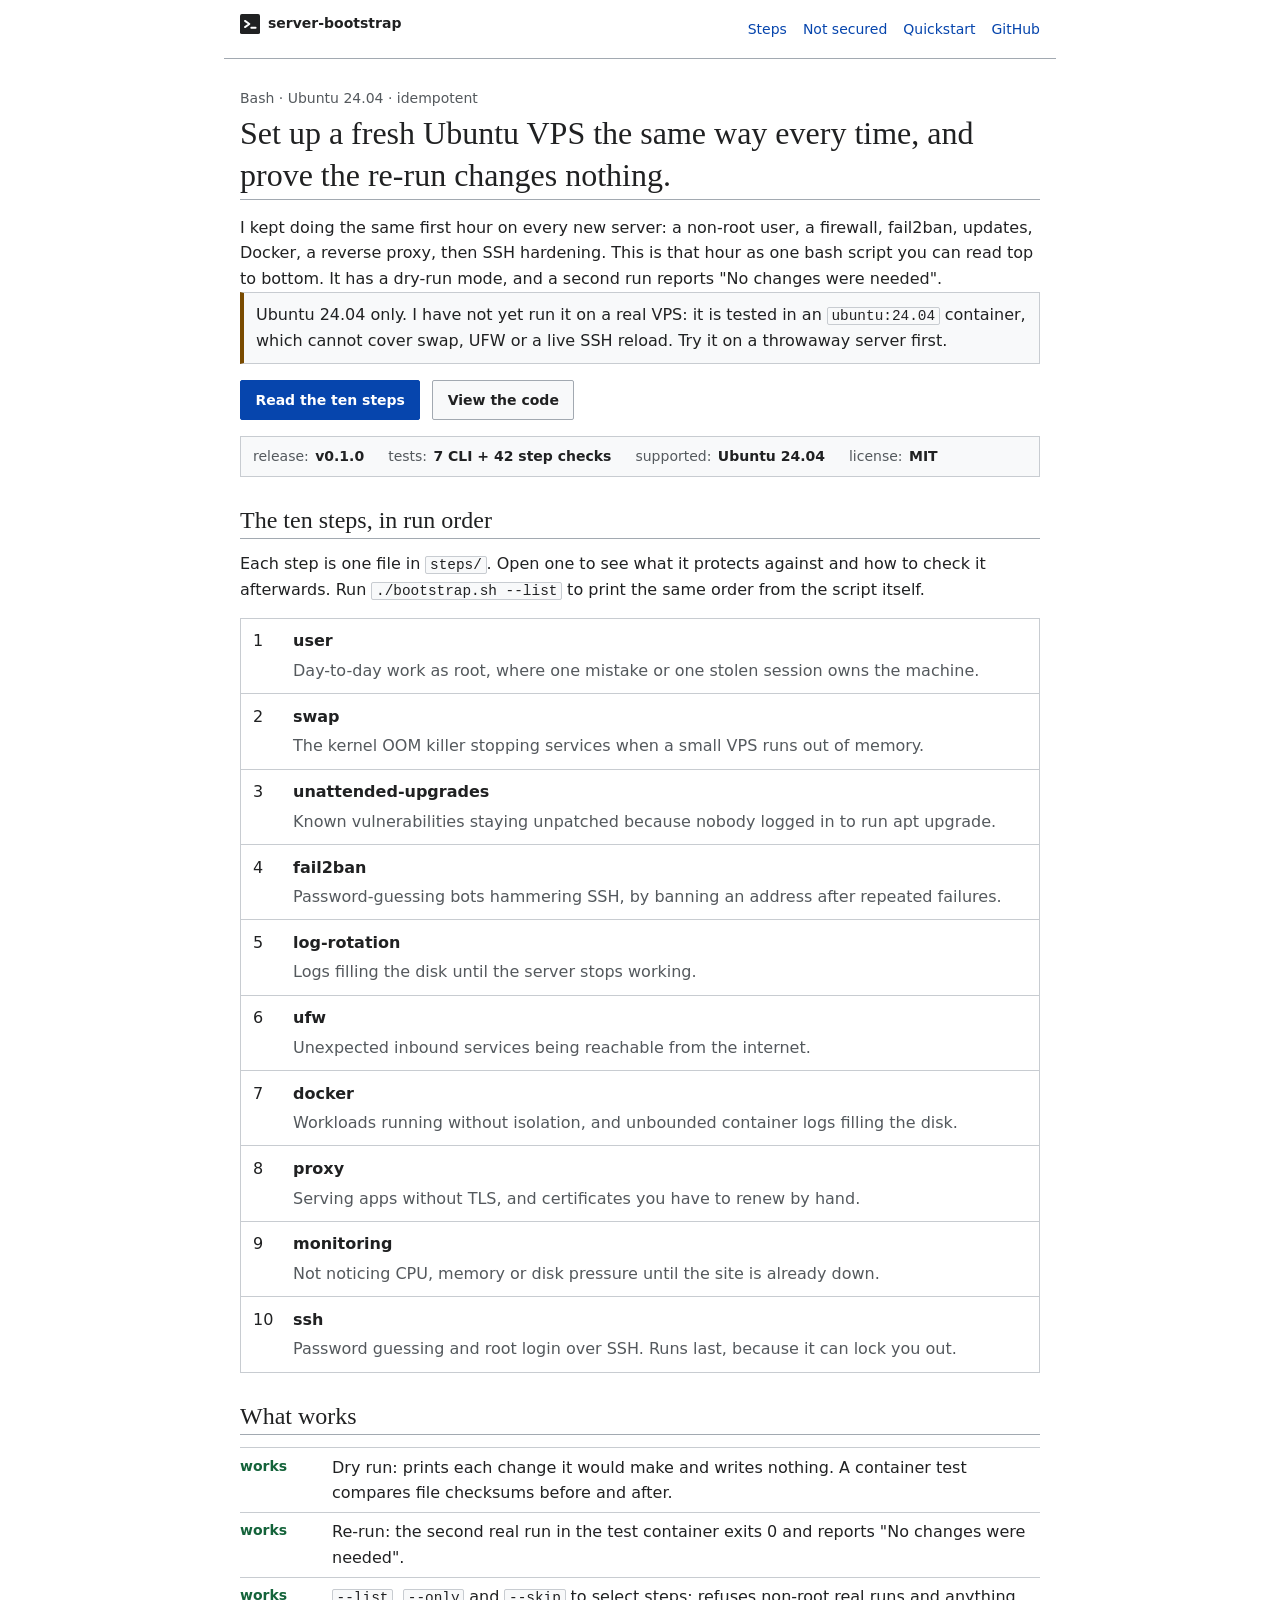
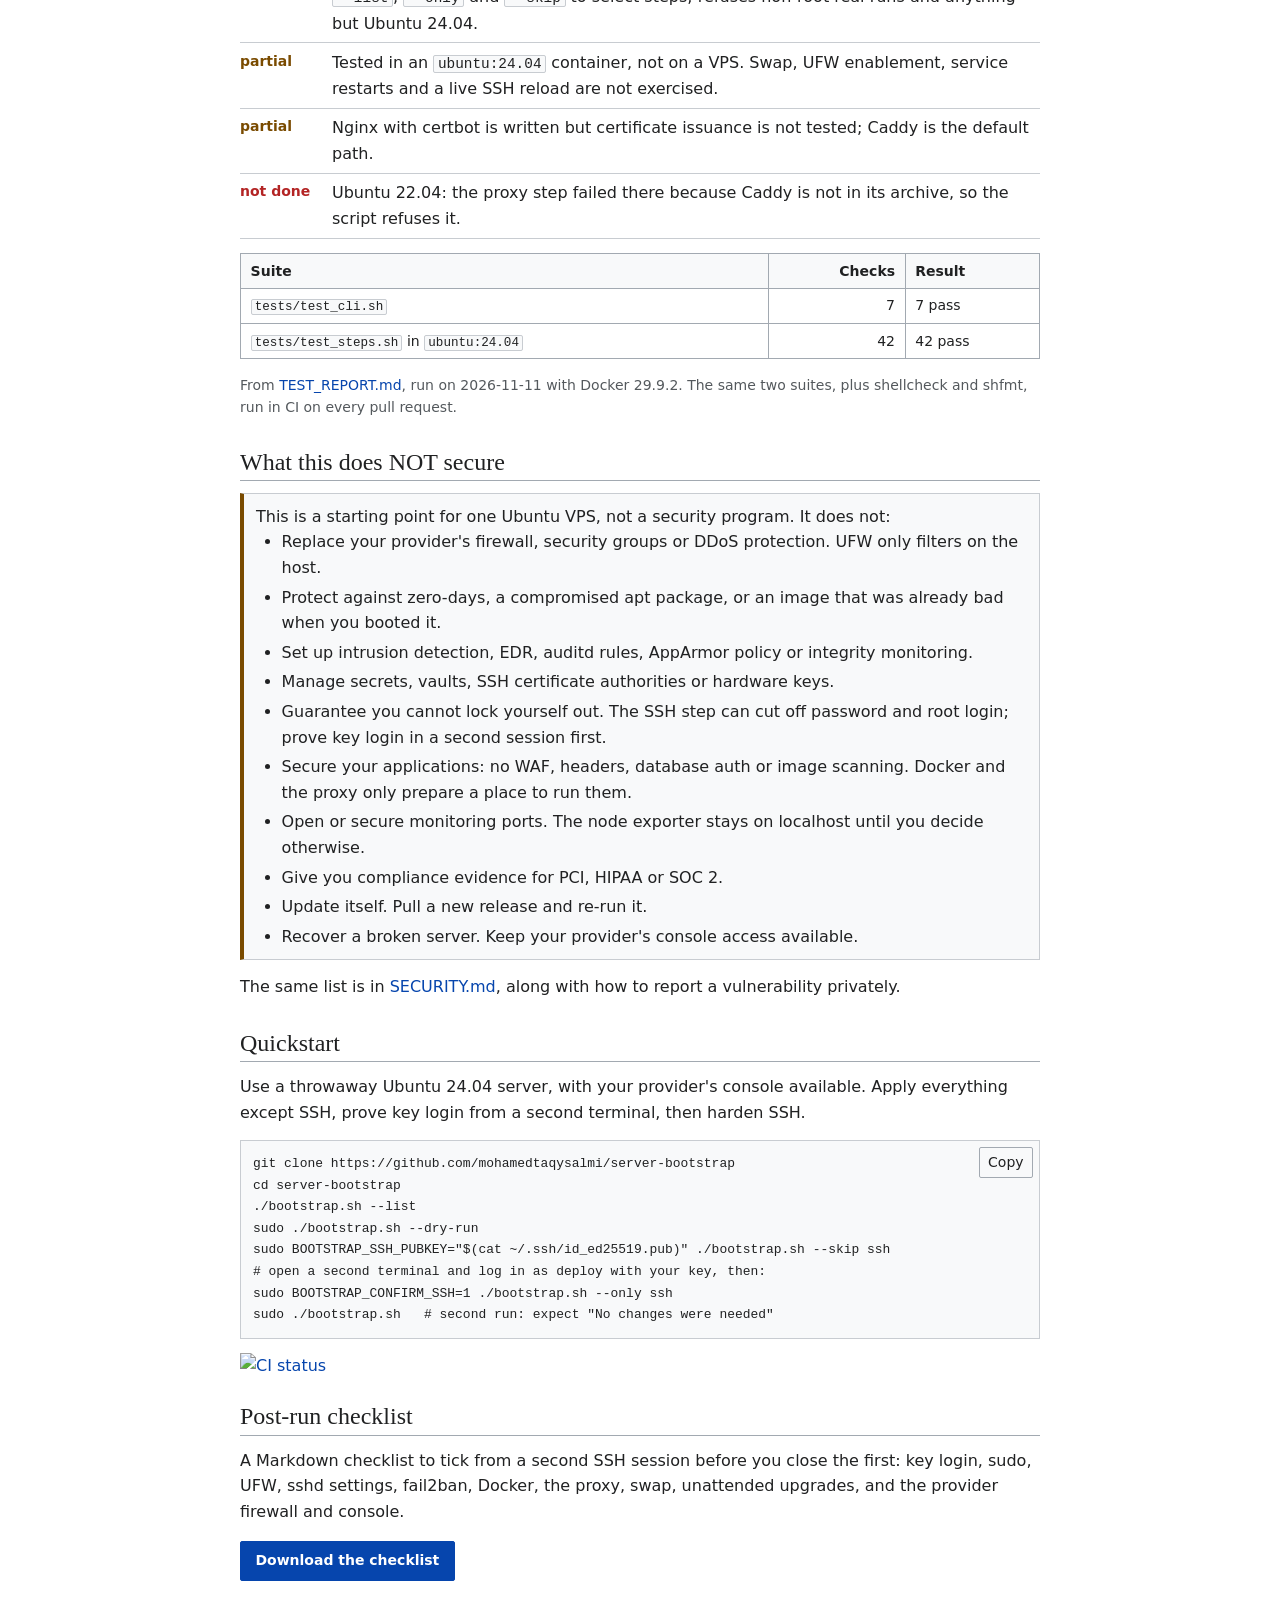
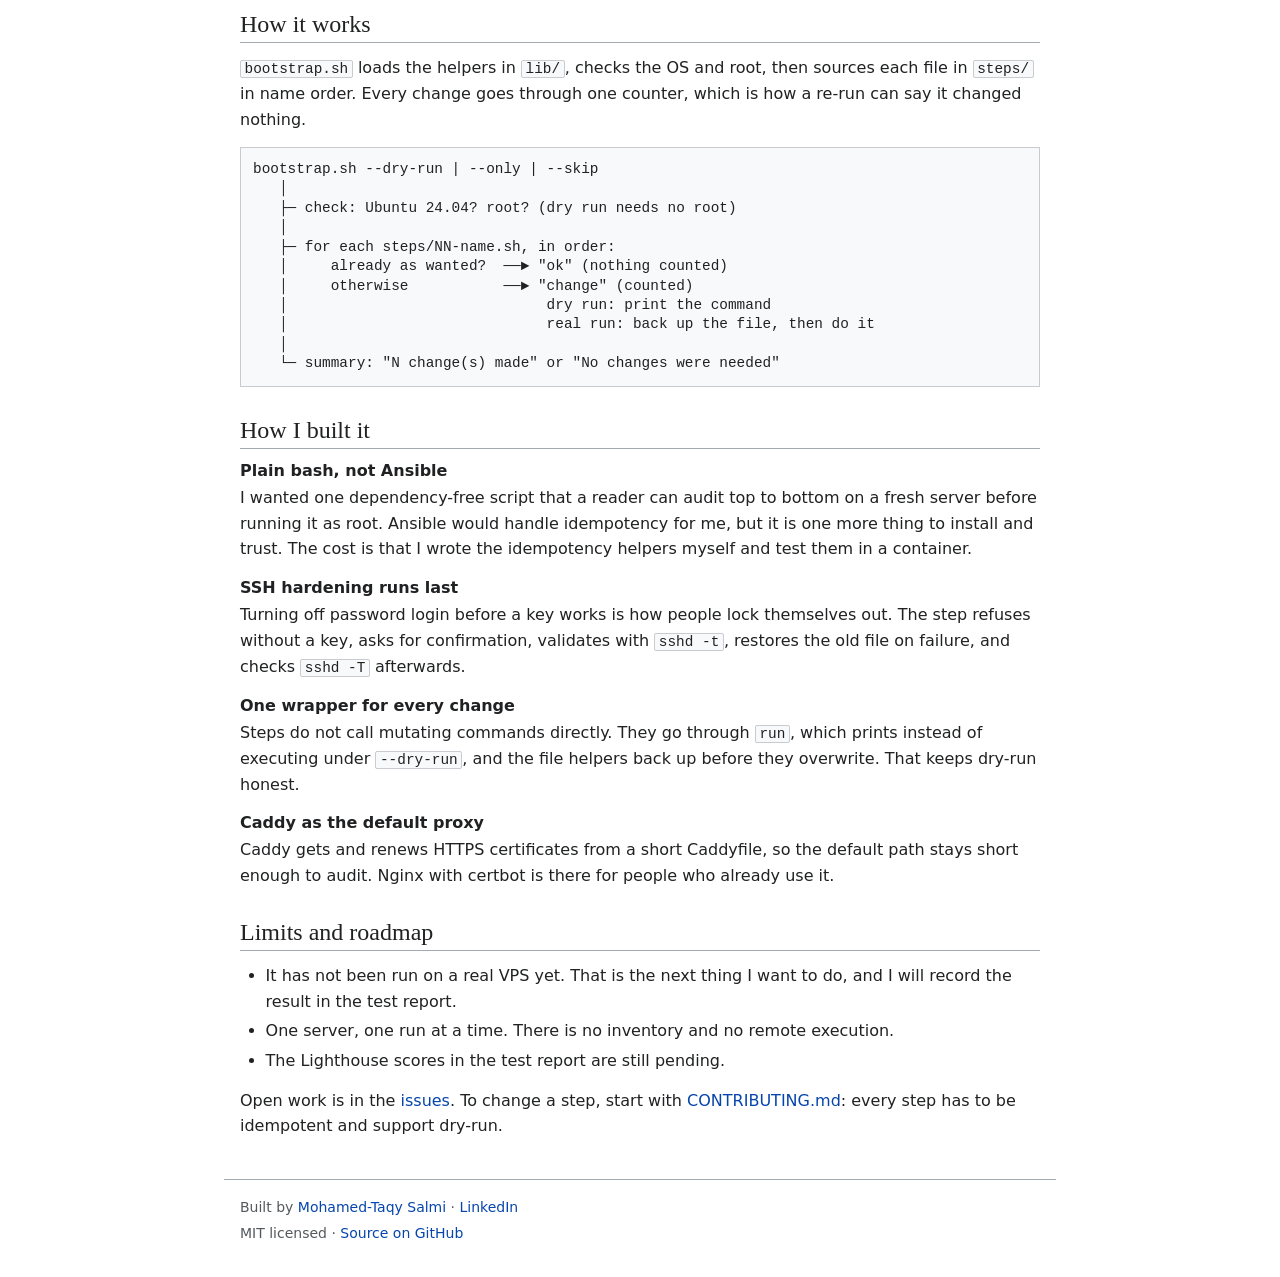
==== commit 2c2e1fd9: "feat: switch the site to the plain v2 style" ====
--- a/site/index.html
+++ b/site/index.html
@@ -84,7 +84,6 @@
 
       <section class="wrap section" id="steps" aria-labelledby="steps-title">
         <div class="section-head">
-          <span class="section-label">01</span>
           <h2 id="steps-title">The ten steps, in run order</h2>
         </div>
         <div class="section-body flow">
@@ -302,7 +301,6 @@
 
       <section class="wrap section" aria-labelledby="status-title">
         <div class="section-head">
-          <span class="section-label">02</span>
           <h2 id="status-title">What works</h2>
         </div>
         <div class="section-body flow">
@@ -364,7 +362,6 @@
 
       <section class="wrap section" id="not-secured" aria-labelledby="not-title">
         <div class="section-head">
-          <span class="section-label">03</span>
           <h2 id="not-title">What this does NOT secure</h2>
         </div>
         <div class="section-body flow">
@@ -395,7 +392,6 @@
 
       <section class="wrap section" id="quickstart" aria-labelledby="quick-title">
         <div class="section-head">
-          <span class="section-label">04</span>
           <h2 id="quick-title">Quickstart</h2>
         </div>
         <div class="section-body flow">
@@ -428,7 +424,6 @@
 
       <section class="wrap section" id="checklist" aria-labelledby="check-title">
         <div class="section-head">
-          <span class="section-label">05</span>
           <h2 id="check-title">Post-run checklist</h2>
         </div>
         <div class="section-body flow">
@@ -445,7 +440,6 @@
 
       <section class="wrap section" aria-labelledby="how-title">
         <div class="section-head">
-          <span class="section-label">06</span>
           <h2 id="how-title">How it works</h2>
         </div>
         <div class="section-body flow">
@@ -470,7 +464,6 @@
 
       <section class="wrap section" aria-labelledby="built-title">
         <div class="section-head">
-          <span class="section-label">07</span>
           <h2 id="built-title">How I built it</h2>
         </div>
         <div class="section-body">
@@ -514,7 +507,6 @@
 
       <section class="wrap section" aria-labelledby="limits-title">
         <div class="section-head">
-          <span class="section-label">08</span>
           <h2 id="limits-title">Limits and roadmap</h2>
         </div>
         <div class="section-body flow">
--- a/site/base.css
+++ b/site/base.css
@@ -1,52 +1,57 @@
-/* Shared page style for the portfolio repos. v1.0.0
-   Copied into each repo's site folder. Per-repo colour lives in two variables
-   set in the page's own <style> or page.css: --accent-light and --accent-dark. */
+/* Shared page style for the portfolio repos. v2.0.0
+   Plain on purpose: one column, default-looking links, ruled headings, bordered tables.
+   Copied unchanged into each repo's site folder. There are no per-repo colours. */
 
 :root {
-  --accent-light: #3f4bbf;
-  --accent-dark: #9aa5ff;
-
-  --bg: #fbfaf7;
-  --surface: #f3f1ec;
-  --ink: #1b1a17;
-  --muted: #5d5a52;
-  --line: #dcd8cf;
-  --accent: var(--accent-light);
+  --bg: #ffffff;
+  --surface: #f8f9fa;
+  --ink: #202122;
+  --muted: #54595d;
+  --line: #a2a9b1;
+  --line-soft: #c8ccd1;
+  --link: #0645ad;
+  --visited: #0b0080;
+  --ok: #14633a;
+  --warn: #7a4b00;
+  --bad: #b32424;
+
+  /* Kept so older page.css files that mention them still resolve. */
+  --accent: var(--link);
   --on-accent: #ffffff;
-  --ok: #17663a;
-  --warn: #8a5a00;
-  --bad: #a3261a;
 
   --sans: system-ui, -apple-system, "Segoe UI", Roboto, "Helvetica Neue", Arial, sans-serif;
-  --mono: ui-monospace, "Cascadia Code", "SF Mono", Menlo, Consolas, "Liberation Mono", monospace;
+  --serif: Georgia, "Times New Roman", Times, serif;
+  --mono: ui-monospace, Menlo, Consolas, "Liberation Mono", "Courier New", monospace;
   --arabic: "Noto Naskh Arabic", "Geeza Pro", "Segoe UI", Tahoma, serif;
 
   --step--1: 0.875rem;
   --step-0: 1rem;
-  --step-1: 1.25rem;
+  --step-1: 1.125rem;
   --step-2: 1.5rem;
-  --step-3: clamp(1.9rem, 1.3rem + 2.6vw, 3rem);
-
-  --page: 68rem;
-  --measure: 42rem;
-  --gutter: clamp(1rem, 0.5rem + 2.5vw, 2rem);
-  --radius: 6px;
+  --step-3: 2rem;
+
+  --page: 52rem;
+  --measure: 52rem;
+  --gutter: 1rem;
+  --radius: 2px;
 
   color-scheme: light dark;
 }
 
 @media (prefers-color-scheme: dark) {
   :root {
-    --bg: #131210;
-    --surface: #1c1b18;
-    --ink: #ece9e2;
-    --muted: #a8a399;
-    --line: #34322d;
-    --accent: var(--accent-dark);
-    --on-accent: #131210;
-    --ok: #6fcf97;
+    --bg: #101418;
+    --surface: #1b2026;
+    --ink: #eaecf0;
+    --muted: #a2a9b1;
+    --line: #54595d;
+    --line-soft: #3a4046;
+    --link: #88a3e8;
+    --visited: #b5a1e8;
+    --ok: #7fd1a0;
     --warn: #e6b84f;
-    --bad: #ff8f80;
+    --bad: #ff9a8f;
+    --on-accent: #101418;
   }
 }
 
@@ -58,7 +63,6 @@
 
 html {
   -webkit-text-size-adjust: 100%;
-  scroll-padding-top: 1.5rem;
 }
 
 body {
@@ -69,31 +73,28 @@
   overflow-wrap: break-word;
 }
 
-@media (prefers-reduced-motion: no-preference) {
-  html {
-    scroll-behavior: smooth;
-  }
-}
-
 h1,
 h2,
 h3 {
   margin: 0;
-  font-weight: 650;
-  line-height: 1.2;
-  letter-spacing: -0.015em;
-  text-wrap: balance;
+  font-family: var(--serif);
+  font-weight: 400;
+  line-height: 1.3;
 }
 h1 {
   font-size: var(--step-3);
-  letter-spacing: -0.03em;
-  line-height: 1.08;
+  padding-bottom: 0.2rem;
+  border-bottom: 1px solid var(--line);
 }
 h2 {
   font-size: var(--step-2);
+  padding-bottom: 0.15rem;
+  border-bottom: 1px solid var(--line);
 }
 h3 {
+  font-family: var(--sans);
   font-size: var(--step-0);
+  font-weight: 700;
 }
 p,
 ul,
@@ -106,23 +107,24 @@
 }
 ul,
 ol {
-  padding-left: 1.2rem;
+  padding-left: 1.6rem;
 }
 li + li {
-  margin-top: 0.35rem;
+  margin-top: 0.25rem;
 }
 a {
-  color: var(--accent);
-  text-underline-offset: 0.18em;
-  text-decoration-thickness: 1px;
+  color: var(--link);
+  text-decoration: none;
+}
+a:visited {
+  color: var(--visited);
 }
 a:hover {
-  text-decoration-thickness: 2px;
+  text-decoration: underline;
 }
 :focus-visible {
-  outline: 2px solid var(--accent);
+  outline: 2px solid var(--link);
   outline-offset: 2px;
-  border-radius: 2px;
 }
 img,
 svg {
@@ -137,12 +139,12 @@
 }
 :not(pre) > code {
   background: var(--surface);
-  border: 1px solid var(--line);
-  border-radius: 4px;
-  padding: 0.05em 0.3em;
-}
-
-/* Layout */
+  border: 1px solid var(--line-soft);
+  border-radius: var(--radius);
+  padding: 0 0.25em;
+}
+
+/* Layout: one column */
 
 .wrap {
   width: 100%;
@@ -150,12 +152,11 @@
   margin-inline: auto;
   padding-inline: var(--gutter);
 }
-
 .flow > * + * {
-  margin-top: 1rem;
+  margin-top: 0.9rem;
 }
 .flow > h3 {
-  margin-top: 1.75rem;
+  margin-top: 1.4rem;
 }
 .measure {
   max-width: var(--measure);
@@ -165,10 +166,10 @@
   position: absolute;
   left: 0.5rem;
   top: -4rem;
-  background: var(--ink);
-  color: var(--bg);
-  padding: 0.5rem 0.75rem;
-  border-radius: var(--radius);
+  background: var(--bg);
+  color: var(--link);
+  border: 1px solid var(--line);
+  padding: 0.4rem 0.6rem;
   z-index: 10;
 }
 .skip-link:focus {
@@ -180,191 +181,159 @@
 .site-header {
   display: flex;
   flex-wrap: wrap;
-  align-items: center;
+  align-items: baseline;
   justify-content: space-between;
-  gap: 0.5rem 1.5rem;
-  padding-block: 1rem;
+  gap: 0.25rem 1.5rem;
+  padding-block: 0.75rem;
   border-bottom: 1px solid var(--line);
-}
-.brand {
+  font-size: var(--step--1);
+}
+.brand,
+.brand:visited {
   display: inline-flex;
   align-items: center;
-  gap: 0.6rem;
+  gap: 0.5rem;
   color: var(--ink);
-  font-weight: 650;
-  text-decoration: none;
+  font-weight: 700;
 }
 .brand img,
 .brand svg {
-  width: 1.75rem;
-  height: 1.75rem;
+  width: 1.25rem;
+  height: 1.25rem;
 }
 .site-nav {
   display: flex;
   flex-wrap: wrap;
-  gap: 0.25rem 1.25rem;
-  font-size: var(--step--1);
+  gap: 0.25rem 1rem;
 }
 .site-nav a {
+  padding-block: 0.35rem;
+}
+
+/* Hero: just the title, a paragraph and links */
+
+.hero {
+  padding-block: 1.75rem 0.5rem;
+}
+.eyebrow {
+  font-size: var(--step--1);
   color: var(--muted);
-  text-decoration: none;
-  padding-block: 0.35rem;
-}
-.site-nav a:hover {
-  color: var(--ink);
-  text-decoration: underline;
-}
-
-/* Hero */
-
-.hero {
-  padding-block: clamp(2.5rem, 1.5rem + 5vw, 5rem) clamp(2rem, 1.5rem + 3vw, 3.5rem);
-}
-.eyebrow {
-  font: 500 var(--step--1) / 1.4 var(--mono);
-  color: var(--accent);
-  letter-spacing: 0.02em;
 }
 .hero h1 {
-  margin-top: 0.75rem;
-  max-width: 20ch;
+  margin-top: 0.25rem;
 }
 .lede {
-  margin-top: 1.25rem;
-  max-width: var(--measure);
-  font-size: var(--step-1);
-  line-height: 1.5;
-  color: var(--muted);
+  margin-top: 0.9rem;
 }
 .actions {
   display: flex;
   flex-wrap: wrap;
-  gap: 0.75rem;
-  margin-top: 1.75rem;
+  gap: 0.5rem 0.75rem;
+  margin-top: 1rem;
 }
 .facts {
   display: flex;
   flex-wrap: wrap;
-  gap: 0.5rem 2rem;
-  margin-top: 2rem;
-  padding-top: 1rem;
-  border-top: 1px solid var(--line);
-  font: var(--step--1) / 1.4 var(--mono);
+  gap: 0.25rem 1.5rem;
+  margin-top: 1rem;
+  padding: 0.5rem 0.75rem;
+  border: 1px solid var(--line-soft);
+  background: var(--surface);
+  font-size: var(--step--1);
 }
 .facts div {
   display: flex;
-  gap: 0.5rem;
+  gap: 0.4rem;
 }
 .facts dt {
   color: var(--muted);
 }
+.facts dt::after {
+  content: ":";
+}
 .facts dd {
   margin: 0;
+  font-weight: 700;
 }
 
 /* Buttons and chips */
 
-.btn {
+.btn,
+.btn:visited {
   display: inline-flex;
   align-items: center;
   justify-content: center;
-  min-height: 2.75rem;
-  padding: 0.5rem 1rem;
-  border: 1px solid var(--ink);
+  min-height: 2.5rem;
+  padding: 0.35rem 0.9rem;
+  border: 1px solid var(--line);
   border-radius: var(--radius);
-  background: transparent;
+  background: var(--surface);
   color: var(--ink);
-  font: 600 var(--step-0) / 1.2 var(--sans);
+  font: 700 var(--step--1) / 1.2 var(--sans);
+  cursor: pointer;
+}
+.btn:hover {
+  border-color: var(--ink);
   text-decoration: none;
-  cursor: pointer;
-}
-.btn:hover {
-  background: var(--surface);
-}
-.btn-primary {
-  background: var(--accent);
-  border-color: var(--accent);
+}
+.btn-primary,
+.btn-primary:visited {
+  background: var(--link);
+  border-color: var(--link);
   color: var(--on-accent);
 }
-.btn-primary:hover {
-  background: var(--accent);
-  filter: brightness(1.08);
-}
 .btn-small {
-  min-height: 2rem;
-  padding: 0.25rem 0.6rem;
-  font-size: var(--step--1);
+  min-height: 1.9rem;
+  padding: 0.15rem 0.5rem;
+  font-weight: 400;
 }
 .chip {
   display: inline-flex;
   align-items: center;
   min-height: 2rem;
-  padding: 0.2rem 0.65rem;
-  border: 1px solid var(--line);
-  border-radius: 999px;
+  padding: 0.15rem 0.55rem;
+  border: 1px solid var(--line-soft);
+  border-radius: var(--radius);
   background: var(--bg);
-  color: var(--ink);
+  color: var(--link);
   font: var(--step--1) / 1.2 var(--mono);
   cursor: pointer;
 }
 .chip:hover,
 .chip[aria-pressed="true"] {
-  border-color: var(--accent);
-  color: var(--accent);
+  border-color: var(--link);
 }
 .chips {
   display: flex;
   flex-wrap: wrap;
-  gap: 0.5rem;
-}
-
-/* Sections: label on the left, content on the right from 56rem up */
+  gap: 0.4rem;
+}
+
+/* Sections */
 
 .section {
-  display: grid;
-  gap: 1rem 2.5rem;
-  padding-block: clamp(2rem, 1.5rem + 2.5vw, 3.5rem);
-  border-top: 1px solid var(--line);
+  padding-block: 1.25rem 0.5rem;
 }
 .section-head {
-  min-width: 0;
+  margin-bottom: 0.75rem;
 }
 .section-label {
-  display: block;
-  margin-bottom: 0.4rem;
-  font: 500 var(--step--1) / 1.4 var(--mono);
-  color: var(--muted);
+  display: none;
 }
 .section-body {
   min-width: 0;
 }
-.section-body > p,
-.section-body > ul,
-.section-body > ol {
-  max-width: var(--measure);
-}
-@media (min-width: 56rem) {
-  .section {
-    grid-template-columns: 14rem minmax(0, 1fr);
-  }
-  .section-head {
-    position: sticky;
-    top: 1.5rem;
-    align-self: start;
-  }
-}
 
 /* Panels, grids, forms */
 
 .panel {
-  border: 1px solid var(--line);
-  border-radius: var(--radius);
-  background: var(--surface);
-  padding: 1rem;
+  border: 1px solid var(--line-soft);
+  background: var(--surface);
+  padding: 0.75rem;
 }
 .grid-2 {
   display: grid;
-  gap: 1rem;
+  gap: 0.75rem;
 }
 @media (min-width: 44rem) {
   .grid-2 {
@@ -374,9 +343,9 @@
 label,
 .label {
   display: block;
-  margin-bottom: 0.4rem;
-  font: 500 var(--step--1) / 1.4 var(--mono);
-  color: var(--muted);
+  margin-bottom: 0.3rem;
+  font-size: var(--step--1);
+  font-weight: 700;
 }
 input[type="text"],
 input[type="number"],
@@ -385,8 +354,8 @@
 select,
 textarea {
   width: 100%;
-  min-height: 2.75rem;
-  padding: 0.55rem 0.7rem;
+  min-height: 2.5rem;
+  padding: 0.4rem 0.5rem;
   border: 1px solid var(--line);
   border-radius: var(--radius);
   background: var(--bg);
@@ -394,15 +363,8 @@
   font: var(--step-0) / 1.5 var(--mono);
 }
 textarea {
-  min-height: 7rem;
+  min-height: 6rem;
   resize: vertical;
-}
-input:focus-visible,
-select:focus-visible,
-textarea:focus-visible {
-  outline: 2px solid var(--accent);
-  outline-offset: 0;
-  border-color: var(--accent);
 }
 .hint {
   font-size: var(--step--1);
@@ -413,26 +375,24 @@
 
 .code {
   position: relative;
-  border: 1px solid var(--line);
-  border-radius: var(--radius);
+  border: 1px solid var(--line-soft);
   background: var(--surface);
 }
 .code pre {
-  padding: 1rem;
-  padding-right: 4.5rem;
+  padding: 0.75rem;
+  padding-right: 4rem;
   overflow-x: auto;
-  line-height: 1.55;
+  line-height: 1.5;
   tab-size: 2;
 }
 .code .copy {
   position: absolute;
-  top: 0.5rem;
-  right: 0.5rem;
+  top: 0.4rem;
+  right: 0.4rem;
 }
 pre.diagram {
-  padding: 1rem;
-  border: 1px solid var(--line);
-  border-radius: var(--radius);
+  padding: 0.75rem;
+  border: 1px solid var(--line-soft);
   background: var(--surface);
   overflow-x: auto;
   line-height: 1.35;
@@ -441,30 +401,23 @@
 /* Tables */
 
 .table-wrap {
-  border: 1px solid var(--line);
-  border-radius: var(--radius);
   overflow-x: auto;
 }
 table {
+  border-collapse: collapse;
   width: 100%;
-  border-collapse: collapse;
   font-size: var(--step--1);
 }
 th,
 td {
-  padding: 0.6rem 0.8rem;
+  padding: 0.35rem 0.6rem;
   text-align: left;
   vertical-align: top;
-  border-bottom: 1px solid var(--line);
-}
-tbody tr:last-child td {
-  border-bottom: 0;
+  border: 1px solid var(--line);
 }
 th {
-  font: 500 var(--step--1) / 1.4 var(--mono);
-  color: var(--muted);
-  background: var(--surface);
-  white-space: nowrap;
+  background: var(--surface);
+  font-weight: 700;
 }
 td.num,
 th.num {
@@ -477,20 +430,19 @@
 .status {
   list-style: none;
   padding: 0;
+  border-top: 1px solid var(--line-soft);
 }
 .status li {
   display: grid;
-  grid-template-columns: 5.5rem minmax(0, 1fr);
+  grid-template-columns: 5rem minmax(0, 1fr);
   gap: 0.75rem;
-  padding-block: 0.55rem;
-  border-bottom: 1px solid var(--line);
+  padding-block: 0.4rem;
+  border-bottom: 1px solid var(--line-soft);
   margin: 0;
 }
-.status li:last-child {
-  border-bottom: 0;
-}
 .tag {
-  font: 500 var(--step--1) / 1.6 var(--mono);
+  font-size: var(--step--1);
+  font-weight: 700;
 }
 .tag-ok {
   color: var(--ok);
@@ -502,31 +454,21 @@
   color: var(--bad);
 }
 
-/* Decisions: short notes with a rule on the left */
+/* Decisions */
 
 .notes {
   display: grid;
-  gap: 1.5rem;
-}
-.notes article {
-  padding-left: 1rem;
-  border-left: 2px solid var(--accent);
-  max-width: var(--measure);
+  gap: 1rem;
 }
 .notes h3 {
-  margin-bottom: 0.35rem;
-}
-.notes p {
-  color: var(--muted);
+  margin-bottom: 0.2rem;
 }
 
 .callout {
-  padding: 0.85rem 1rem;
-  border: 1px solid var(--line);
-  border-left: 3px solid var(--warn);
-  border-radius: var(--radius);
-  background: var(--surface);
-  max-width: var(--measure);
+  padding: 0.6rem 0.75rem;
+  border: 1px solid var(--line-soft);
+  border-left: 4px solid var(--warn);
+  background: var(--surface);
 }
 
 .badges {
@@ -552,21 +494,14 @@
 /* Footer */
 
 .site-footer {
-  margin-top: 1rem;
-  padding-block: 2rem 3rem;
+  margin-top: 2rem;
+  padding-block: 1rem 2rem;
   border-top: 1px solid var(--line);
-  display: flex;
-  flex-wrap: wrap;
-  justify-content: space-between;
-  gap: 0.5rem 2rem;
   font-size: var(--step--1);
   color: var(--muted);
 }
-.site-footer a {
-  color: var(--muted);
-}
-.site-footer a:hover {
-  color: var(--ink);
+.site-footer p + p {
+  margin-top: 0.25rem;
 }
 
 .visually-hidden {
@@ -584,7 +519,4 @@
   .copy {
     display: none;
   }
-  .section {
-    break-inside: avoid;
-  }
-}
+}
--- a/site/page.css
+++ b/site/page.css
@@ -1,17 +1,11 @@
-/* server-bootstrap: accent colour and step-list rules. Everything else is base.css. */
-
-:root {
-  --accent-light: #a8321e;
-  --accent-dark: #ff9478;
-}
+/* server-bootstrap: layout rules for the step list. Everything else is base.css. */
 
 .steps {
-  border: 1px solid var(--line);
-  border-radius: var(--radius);
+  border: 1px solid var(--line-soft);
 }
 
 .step {
-  border-bottom: 1px solid var(--line);
+  border-bottom: 1px solid var(--line-soft);
 }
 .step:last-child {
   border-bottom: 0;
@@ -19,39 +13,14 @@
 
 .step summary {
   display: grid;
-  grid-template-columns: 2.25rem minmax(0, 1fr);
-  gap: 0.25rem 0.75rem;
+  grid-template-columns: 2rem minmax(0, 1fr);
+  gap: 0.25rem 0.5rem;
   align-items: baseline;
-  padding: 0.85rem 1rem;
+  padding: 0.6rem 0.75rem;
   cursor: pointer;
-  list-style: none;
-}
-.step summary::-webkit-details-marker {
-  display: none;
-}
-.step summary:focus-visible {
-  outline: 2px solid var(--accent);
-  outline-offset: -2px;
-}
-.step summary:hover {
-  background: var(--surface);
-}
-
-.step .idx {
-  font: 500 var(--step--1) / 1.6 var(--mono);
-  color: var(--muted);
 }
 .step .name {
-  font-family: var(--mono);
-  font-weight: 600;
-}
-.step .name::after {
-  content: "+";
-  float: right;
-  color: var(--accent);
-}
-.step[open] .name::after {
-  content: "\2212";
+  font-weight: 700;
 }
 .step .protects {
   grid-column: 2;
@@ -59,34 +28,26 @@
 }
 
 .step-body {
-  padding: 0 1rem 1rem 3.75rem;
+  padding: 0 0.75rem 0.75rem 3.25rem;
   display: grid;
-  gap: 0.75rem;
+  gap: 0.6rem;
 }
 .step-body h3 {
-  font: 500 var(--step--1) / 1.4 var(--mono);
-  color: var(--muted);
   margin: 0;
 }
 .step-body pre {
-  padding: 0.75rem 1rem;
-  border: 1px solid var(--line);
-  border-radius: var(--radius);
+  padding: 0.6rem 0.75rem;
+  border: 1px solid var(--line-soft);
   background: var(--surface);
   overflow-x: auto;
-  line-height: 1.5;
 }
 
 @media (max-width: 40rem) {
   .step-body {
-    padding-left: 1rem;
+    padding-left: 0.75rem;
   }
 }
 
 .not-secured {
-  border-left-color: var(--bad);
   max-width: none;
 }
-.not-secured ul {
-  margin-top: 0.5rem;
-}
